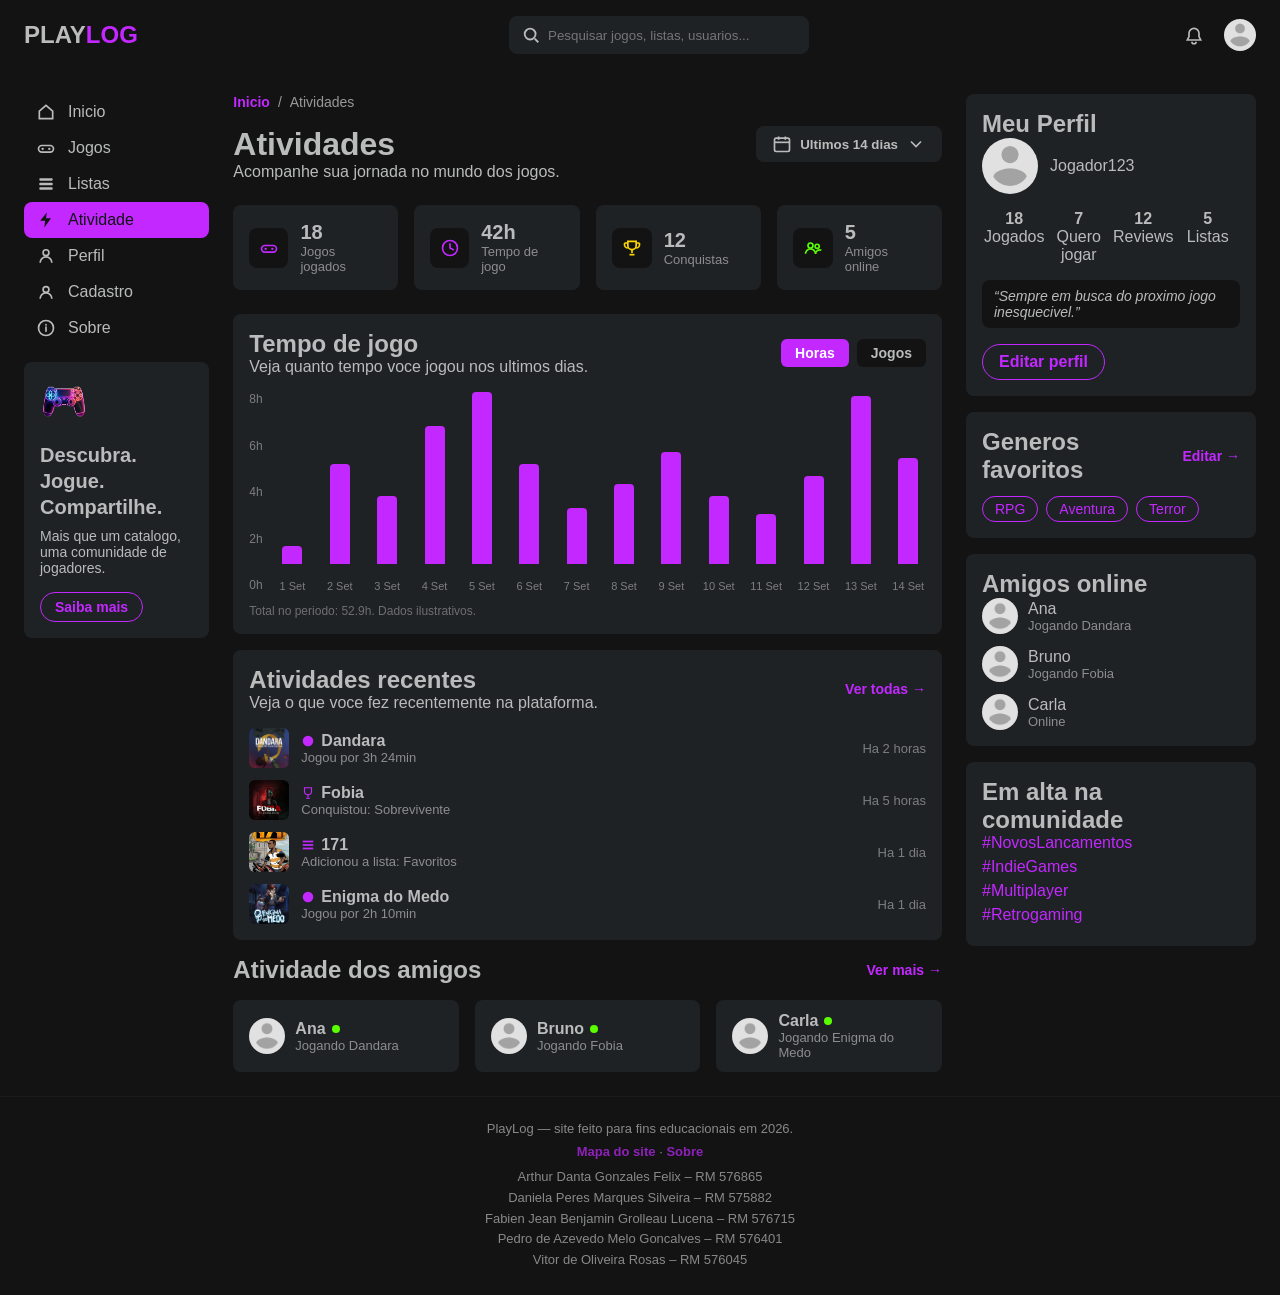
==== atividade.html @ e75af56d "Fase 2: Removido abas que ainda nao tinham sido desenvolvidas" ====
<!DOCTYPE html>
<html lang="pt-br">
<head>
  <meta charset="UTF-8">
  <meta name="viewport" content="width=device-width, initial-scale=1.0">
  <title>PlayLog - Atividades</title>
  <link rel="stylesheet" href="bootstrap.min.css">
  <link rel="stylesheet" href="style.css">
</head>
<body class="app-shell">

  <header class="topbar navbar navbar-dark">
    <button class="navbar-toggler d-lg-none" type="button" data-bs-toggle="offcanvas" data-bs-target="#menuLateral" aria-controls="menuLateral" aria-label="Abrir menu de navegacao">
      <span class="navbar-toggler-icon"></span>
    </button>

    <a href="index.html" class="brand">
      <span class="brand-name">Play<span class="brand-accent">Log</span></span>
    </a>

    <form class="search-box" id="buscaTopo" role="search">
      <svg viewBox="0 0 20 20" class="icon" aria-hidden="true"><circle cx="9" cy="9" r="6" fill="none" stroke="currentColor" stroke-width="2"/><line x1="14" y1="14" x2="18" y2="18" stroke="currentColor" stroke-width="2"/></svg>
      <label for="campoBuscaTopo" class="visually-hidden">Pesquisar jogos</label>
      <input type="search" id="campoBuscaTopo" placeholder="Pesquisar jogos, listas, usuarios...">
    </form>

    <div class="topbar-icons">
      <div class="dropdown">
        <button type="button" class="icon-button" data-bs-toggle="dropdown" aria-expanded="false" aria-label="Notificacoes">
          <svg viewBox="0 0 24 24" class="icon" aria-hidden="true"><path d="M12 4 a6 6 0 0 1 6 6 v4 l2 4 H4 l2 -4 v-4 a6 6 0 0 1 6 -6 Z" fill="none" stroke="currentColor" stroke-width="2"/><path d="M9.5 20 a2.5 2.5 0 0 0 5 0" fill="none" stroke="currentColor" stroke-width="2"/></svg>
        </button>
        <ul class="dropdown-menu dropdown-menu-end dropdown-menu-playlog">
          <li><h6 class="dropdown-header">Notificacoes</h6></li>
          <li><span class="dropdown-item-text">Ana avaliou Dandara.</span></li>
          <li><span class="dropdown-item-text">Bruno avaliou Fobia.</span></li>
          <li><hr class="dropdown-divider"></li>
          <li><a class="dropdown-item" href="atividade.html">Ver atividade</a></li>
        </ul>
      </div>
      <a href="perfil.html" class="topbar-avatar-link" aria-label="Meu perfil"><img src="assets/avatar_placeholder.png" alt="Avatar de Jogador123" class="topbar-avatar"></a>
    </div>
  </header>

  <div class="app-body container-fluid">
    <div class="row g-3">

    <div class="col-lg-3 col-xl-2 sidebar-col">
    <aside class="sidebar-left offcanvas-lg offcanvas-start" tabindex="-1" id="menuLateral" aria-labelledby="menuLateralTitulo">
      <div class="offcanvas-header d-lg-none">
        <h2 class="offcanvas-title" id="menuLateralTitulo">Menu</h2>
        <button type="button" class="btn-close btn-close-white" data-bs-dismiss="offcanvas" data-bs-target="#menuLateral" aria-label="Fechar menu"></button>
      </div>
      <div class="offcanvas-body">
      <nav aria-label="Menu lateral">
        <ul>
          <li><a href="index.html">
            <svg viewBox="0 0 24 24" class="icon" aria-hidden="true"><path d="M4 11 L12 4 L20 11 V20 H4 Z" fill="none" stroke="currentColor" stroke-width="2"/></svg>
            Inicio
          </a></li>
          <li><a href="jogos.html">
            <svg viewBox="0 0 24 24" class="icon" aria-hidden="true"><rect x="3" y="9" width="18" height="8" rx="4" fill="none" stroke="currentColor" stroke-width="2"/><circle cx="8" cy="13" r="1.4" fill="currentColor"/><circle cx="16" cy="13" r="1.4" fill="currentColor"/></svg>
            Jogos
          </a></li>
          <li><a href="listas.html">
            <svg viewBox="0 0 24 24" class="icon" aria-hidden="true"><rect x="4" y="5" width="16" height="3" rx="1" fill="currentColor"/><rect x="4" y="10.5" width="16" height="3" rx="1" fill="currentColor"/><rect x="4" y="16" width="16" height="3" rx="1" fill="currentColor"/></svg>
            Listas
          </a></li>
          <li><a href="atividade.html" class="active" aria-current="page">
            <svg viewBox="0 0 24 24" class="icon" aria-hidden="true"><path d="M13 3 L5 13 h6 l-1 8 8 -11 h-6 Z" fill="currentColor"/></svg>
            Atividade
          </a></li>
          <li><a href="perfil.html">
            <svg viewBox="0 0 24 24" class="icon" aria-hidden="true"><circle cx="12" cy="8" r="3.5" fill="none" stroke="currentColor" stroke-width="2"/><path d="M5 20 a7 7 0 0 1 14 0" fill="none" stroke="currentColor" stroke-width="2"/></svg>
            Perfil
          </a></li>
          <li><a href="cadastro.html">
            <svg viewBox="0 0 24 24" class="icon" aria-hidden="true"><circle cx="12" cy="9" r="3.5" fill="none" stroke="currentColor" stroke-width="2"/><path d="M5 20 a7 7 0 0 1 14 0" fill="none" stroke="currentColor" stroke-width="2"/></svg>
            Cadastro
          </a></li>
          <li><a href="sobre.html">
            <svg viewBox="0 0 24 24" class="icon" aria-hidden="true"><circle cx="12" cy="12" r="9" fill="none" stroke="currentColor" stroke-width="2"/><path d="M12 11 v5 M12 8 v0.5" fill="none" stroke="currentColor" stroke-width="2" stroke-linecap="round"/></svg>
            Sobre
          </a></li>
        </ul>
      </nav>
      <div class="side-promo">
        <img src="assets/controller.png" alt="" class="side-promo-image">
        <h2>Descubra. Jogue. Compartilhe.</h2>
        <p>Mais que um catalogo, uma comunidade de jogadores.</p>
        <a href="cadastro.html" class="cta-button">Saiba mais</a>
      </div>
      </div>
    </aside>
    </div>

    <main class="feed col-12 col-lg-9 col-xl-7" id="conteudo">
      <nav aria-label="Voce esta em"><ol class="breadcrumb">
        <li class="breadcrumb-item"><a href="index.html">Inicio</a></li>
        <li class="breadcrumb-item active" aria-current="page">Atividades</li>
      </ol></nav>


      <section class="page-header">
        <div>
          <h1>Atividades</h1>
          <p>Acompanhe sua jornada no mundo dos jogos.</p>
        </div>
        <div class="dropdown">
          <button type="button" class="dropdown-button" data-bs-toggle="dropdown" aria-expanded="false">
            <svg viewBox="0 0 24 24" class="icon" aria-hidden="true"><rect x="3" y="5" width="18" height="16" rx="2" fill="none" stroke="currentColor" stroke-width="2"/><line x1="3" y1="10" x2="21" y2="10" stroke="currentColor" stroke-width="2"/><line x1="8" y1="3" x2="8" y2="7" stroke="currentColor" stroke-width="2"/><line x1="16" y1="3" x2="16" y2="7" stroke="currentColor" stroke-width="2"/></svg>
            <span id="rotuloPeriodo">Ultimos 14 dias</span>
            <svg viewBox="0 0 24 24" class="icon" aria-hidden="true"><path d="M6 9 l6 6 6 -6" fill="none" stroke="currentColor" stroke-width="2"/></svg>
          </button>
          <ul class="dropdown-menu dropdown-menu-end dropdown-menu-playlog">
            <li><button type="button" class="dropdown-item" data-periodo="7">Ultimos 7 dias</button></li>
            <li><button type="button" class="dropdown-item active" data-periodo="14">Ultimos 14 dias</button></li>
            <li><button type="button" class="dropdown-item" data-periodo="30">Ultimos 30 dias</button></li>
          </ul>
        </div>
      </section>

      <section class="stat-cards" aria-label="Resumo de atividade">
        <div class="stat-card">
          <span class="stat-icon">
            <svg viewBox="0 0 24 24" class="icon" aria-hidden="true"><rect x="3" y="9" width="18" height="8" rx="4" fill="none" stroke="currentColor" stroke-width="2"/><circle cx="8" cy="13" r="1.4" fill="currentColor"/><circle cx="16" cy="13" r="1.4" fill="currentColor"/></svg>
          </span>
          <span>
            <strong class="stat-value" data-stat="jogados">18</strong>
            <span class="stat-label">Jogos jogados</span>
          </span>
        </div>
        <div class="stat-card">
          <span class="stat-icon">
            <svg viewBox="0 0 24 24" class="icon" aria-hidden="true"><circle cx="12" cy="12" r="9" fill="none" stroke="currentColor" stroke-width="2"/><path d="M12 7 v5 l4 2" fill="none" stroke="currentColor" stroke-width="2" stroke-linecap="round"/></svg>
          </span>
          <span>
            <strong class="stat-value">42h</strong>
            <span class="stat-label">Tempo de jogo</span>
          </span>
        </div>
        <div class="stat-card">
          <span class="stat-icon">
            <svg viewBox="0 0 24 24" class="icon" aria-hidden="true"><path d="M7 4 h10 v5 a5 5 0 0 1 -10 0 Z" fill="none" stroke="currentColor" stroke-width="2"/><path d="M7 6 H4 a1 1 0 0 0 -1 1 v1 a4 4 0 0 0 4 4" fill="none" stroke="currentColor" stroke-width="2"/><path d="M17 6 h3 a1 1 0 0 1 1 1 v1 a4 4 0 0 1 -4 4" fill="none" stroke="currentColor" stroke-width="2"/><line x1="12" y1="14" x2="12" y2="18" stroke="currentColor" stroke-width="2"/><line x1="9" y1="20" x2="15" y2="20" stroke="currentColor" stroke-width="2"/></svg>
          </span>
          <span>
            <strong class="stat-value">12</strong>
            <span class="stat-label">Conquistas</span>
          </span>
        </div>
        <div class="stat-card">
          <span class="stat-icon">
            <svg viewBox="0 0 24 24" class="icon" aria-hidden="true"><circle cx="9" cy="9" r="3" fill="none" stroke="currentColor" stroke-width="2"/><path d="M3 19 a6 6 0 0 1 12 0" fill="none" stroke="currentColor" stroke-width="2"/><circle cx="17" cy="10" r="2.5" fill="none" stroke="currentColor" stroke-width="2"/><path d="M15 19 a5 5 0 0 1 7 -4.3" fill="none" stroke="currentColor" stroke-width="2"/></svg>
          </span>
          <span>
            <strong class="stat-value">5</strong>
            <span class="stat-label">Amigos online</span>
          </span>
        </div>
      </section>

      <section class="panel chart-panel" aria-labelledby="chart-title">
        <div class="chart-header">
          <div>
            <h2 id="chart-title">Tempo de jogo</h2>
            <p>Veja quanto tempo voce jogou nos ultimos dias.</p>
          </div>
          <div class="chart-toggle">
            <button type="button" class="chart-toggle-btn active" data-metrica="horas" aria-pressed="true">Horas</button>
            <button type="button" class="chart-toggle-btn" data-metrica="jogos" aria-pressed="false">Jogos</button>
          </div>
        </div>

        <div class="bar-chart">
          <div class="bar-chart-axis" id="graficoEixo" aria-hidden="true"></div>
          <div class="bar-chart-plot" id="graficoPlot" role="img" aria-label="Grafico de barras com o tempo de jogo por dia"></div>
        </div>
        <p class="chart-caption" id="legendaGrafico" aria-live="polite">Dados ilustrativos.</p>
      </section>

      <section class="panel recent-panel" aria-labelledby="recent-title">
        <div class="section-header-row">
          <div>
            <h2 id="recent-title">Atividades recentes</h2>
            <p>Veja o que voce fez recentemente na plataforma.</p>
          </div>
          <a href="#" class="panel-edit-link" data-soon>Ver todas &#8594;</a>
        </div>

        <ul class="recent-list">
          <li class="recent-item">
            <img src="assets/dandara_cover.jpeg" alt="Capa do jogo Dandara" class="recent-thumb">
            <div class="recent-main">
              <p class="recent-title">
                <svg viewBox="0 0 16 16" class="dot-icon" aria-hidden="true"><circle cx="8" cy="8" r="6" fill="var(--color-purple)"/></svg>
                Dandara
              </p>
              <p class="recent-desc">Jogou por 3h 24min</p>
            </div>
            <span class="recent-time">Ha 2 horas</span>
          </li>
          <li class="recent-item">
            <img src="assets/fobia_cover.jpg" alt="Capa do jogo Fobia" class="recent-thumb">
            <div class="recent-main">
              <p class="recent-title">
                <svg viewBox="0 0 16 16" class="dot-icon" aria-hidden="true"><path d="M4 2 h8 v4 a4 4 0 0 1 -8 0 Z" fill="none" stroke="var(--color-purple)" stroke-width="1.3"/><line x1="8" y1="10" x2="8" y2="13" stroke="var(--color-purple)" stroke-width="1.3"/><line x1="6" y1="14" x2="10" y2="14" stroke="var(--color-purple)" stroke-width="1.3"/></svg>
                Fobia
              </p>
              <p class="recent-desc">Conquistou: Sobrevivente</p>
            </div>
            <span class="recent-time">Ha 5 horas</span>
          </li>
          <li class="recent-item">
            <img src="assets/171_cover.jpg" alt="Capa do jogo 171" class="recent-thumb">
            <div class="recent-main">
              <p class="recent-title">
                <svg viewBox="0 0 16 16" class="dot-icon" aria-hidden="true"><rect x="2" y="3" width="12" height="2" fill="var(--color-purple)"/><rect x="2" y="7" width="12" height="2" fill="var(--color-purple)"/><rect x="2" y="11" width="12" height="2" fill="var(--color-purple)"/></svg>
                171
              </p>
              <p class="recent-desc">Adicionou a lista: Favoritos</p>
            </div>
            <span class="recent-time">Ha 1 dia</span>
          </li>
          <li class="recent-item">
            <img src="assets/enigma_do_medo_cover.jpg" alt="Capa do jogo Enigma do Medo" class="recent-thumb">
            <div class="recent-main">
              <p class="recent-title">
                <svg viewBox="0 0 16 16" class="dot-icon" aria-hidden="true"><circle cx="8" cy="8" r="6" fill="var(--color-purple)"/></svg>
                Enigma do Medo
              </p>
              <p class="recent-desc">Jogou por 2h 10min</p>
            </div>
            <span class="recent-time">Ha 1 dia</span>
          </li>
        </ul>
      </section>

      <section class="friends-activity" aria-labelledby="friends-activity-title">
        <div class="section-header-row">
          <h2 id="friends-activity-title">Atividade dos amigos</h2>
          <a href="#" class="panel-edit-link" data-soon>Ver mais &#8594;</a>
        </div>
        <div class="friends-activity-row">
          <div class="friends-activity-card">
            <img src="assets/avatar_placeholder.png" alt="" class="friend-avatar">
            <div>
              <span class="friend-name">Ana <span class="status-dot" aria-hidden="true"></span></span>
              <span class="friend-status">Jogando Dandara</span>
            </div>
          </div>
          <div class="friends-activity-card">
            <img src="assets/avatar_placeholder.png" alt="" class="friend-avatar">
            <div>
              <span class="friend-name">Bruno <span class="status-dot" aria-hidden="true"></span></span>
              <span class="friend-status">Jogando Fobia</span>
            </div>
          </div>
          <div class="friends-activity-card">
            <img src="assets/avatar_placeholder.png" alt="" class="friend-avatar">
            <div>
              <span class="friend-name">Carla <span class="status-dot" aria-hidden="true"></span></span>
              <span class="friend-status">Jogando Enigma do Medo</span>
            </div>
          </div>
        </div>
      </section>

    </main>

    <aside class="sidebar-right col-12 col-xl-3" aria-label="Perfil e comunidade">

      <div class="panel profile-card">
        <h2>Meu Perfil</h2>
        <div class="profile-head">
          <img src="assets/avatar_placeholder.png" alt="Avatar de Jogador123" class="profile-avatar">
          <span class="profile-name" data-usuario>Jogador123</span>
        </div>
        <div class="profile-stats">
          <div><strong data-stat="jogados">18</strong><span>Jogados</span></div>
          <div><strong data-stat="queroJogar">7</strong><span>Quero jogar</span></div>
          <div><strong data-stat="reviews">12</strong><span>Reviews</span></div>
          <div><strong data-stat="listas">5</strong><span>Listas</span></div>
        </div>
        <p class="profile-quote">&ldquo;Sempre em busca do proximo jogo inesquecivel.&rdquo;</p>
        <a href="cadastro.html" class="cta-button">Editar perfil</a>
      </div>

      <div class="panel">
        <div class="panel-title-row">
          <h2>Generos favoritos</h2>
          <a href="cadastro.html" class="panel-edit-link">Editar</a>
        </div>
        <ul class="tag-list">
          <li>RPG</li>
          <li>Aventura</li>
          <li>Terror</li>
        </ul>
      </div>

      <div class="panel">
        <h2>Amigos online</h2>
        <ul class="friend-list">
          <li>
            <img src="assets/avatar_placeholder.png" alt="" class="friend-avatar">
            <div>
              <span class="friend-name">Ana</span>
              <span class="friend-status">Jogando Dandara</span>
            </div>
          </li>
          <li>
            <img src="assets/avatar_placeholder.png" alt="" class="friend-avatar">
            <div>
              <span class="friend-name">Bruno</span>
              <span class="friend-status">Jogando Fobia</span>
            </div>
          </li>
          <li>
            <img src="assets/avatar_placeholder.png" alt="" class="friend-avatar">
            <div>
              <span class="friend-name">Carla</span>
              <span class="friend-status">Online</span>
            </div>
          </li>
        </ul>
      </div>

      <div class="panel">
        <h2>Em alta na comunidade</h2>
        <ul class="hashtag-list">
          <li>#NovosLancamentos</li>
          <li>#IndieGames</li>
          <li>#Multiplayer</li>
          <li>#Retrogaming</li>
        </ul>
      </div>

    </aside>

  </div>
  </div>

  <footer class="site-footer">
    <p>PlayLog &mdash; site feito para fins educacionais em 2026.</p>

    <p class="footer-links"><a href="mapa.html">Mapa do site</a> &middot; <a href="sobre.html">Sobre</a></p>

    <p class="creditos">
      Arthur Danta Gonzales Felix &ndash; RM 576865<br>
      Daniela Peres Marques Silveira &ndash; RM 575882<br>
      Fabien Jean Benjamin Grolleau Lucena &ndash; RM 576715<br>
      Pedro de Azevedo Melo Goncalves &ndash; RM 576401<br>
      Vitor de Oliveira Rosas &ndash; RM 576045
    </p>
  </footer>

  <script src="bootstrap.bundle.min.js"></script>
  <script src="dados.js"></script>
  <script src="script.js"></script>
</body>
</html>
---- style.css ----
* {
  margin: 0;
  padding: 0;
  box-sizing: border-box;
}
:root {
  --roxo: #C228FF;
  --verde: #59FF00;
  --fundo: #131314;
  --fundo-painel: #1F2225;
  --texto: #BABBBB;
  /* aliases para os nomes usados nos SVGs inline do HTML */ 
  --color-purple: var(--roxo);
  --color-panel: var(--fundo-painel);
  --color-ink: var(--fundo);
}
body {
  background-color: var(--fundo);
  color: var(--texto);
  font-family: Arial, sans-serif;
}
.icon {
  width: 20px;
  height: 20px;
}
.topbar {
  display: flex;
  align-items: center;
  justify-content: space-between;
  gap: 24px;
  padding: 16px 24px;
  background-color: var(--fundo);
}
.topbar-avatar {
  width: 32px;
  height: 32px;
  border-radius: 50%;
  object-fit: cover;
}
.top-nav ul {
  display: flex;
  gap: 20px;
  list-style: none;
}
.app-body {
  display: flex;
  gap: 24px;
  padding: 24px;
}

.sidebar-left {
  width: 220px;
}

.sidebar-right {
  width: 280px;
}

.feed {
  flex: 1;
}
.game-grid {
  display: grid;
  grid-template-columns: repeat(4, 1fr);
  gap: 16px;
}

.game-card img {
  width: 100%;
  aspect-ratio: 3 / 4;
  object-fit: cover;
  border-radius: 8px;
}
.activity-list {
  list-style: none;
  display: flex;
  flex-direction: row;
  flex-wrap: wrap;
  gap: 16px;
}

.activity-card {
  display: flex;
  flex-direction: column;
  flex: 1;
  min-width: 260px;
  gap: 16px;
  background-color: var(--fundo-painel);
  padding: 16px;
  border-radius: 8px;
}

.activity-avatar {
  width: 32px;
  height: 32px;
  border-radius: 50%;
  object-fit: cover;
}
.activity-cover {
  width: 120px;
  height: 120px;
  object-fit: cover;
  border-radius: 8px;
}
.side-promo,
.panel {
  background-color: var(--fundo-painel);
  padding: 16px;
  border-radius: 8px;
  margin-bottom: 16px;
}
.side-promo-image {
  width: 48px;
  height: 48px;
  object-fit: contain;
  margin-bottom: 12px;
}
a {
  color: inherit;
  text-decoration: none;
}
.side-promo h2 {
  font-size: 20px;
  line-height: 1.3;
  margin-bottom: 8px;
}
.side-promo p {
  font-size: 14px;
  margin-bottom: 16px;
}
.side-promo .cta-button {
  padding: 6px 14px;
  font-size: 14px;
}
.sidebar-left nav ul {
  list-style: none;
}
.top-nav .active {
  color: var(--roxo);
  font-weight: 600;
}
.sidebar-left nav a {
  display: flex;
  align-items: center;
  gap: 12px;
  padding: 8px 12px;
  border-radius: 8px;
}
.sidebar-left .active {
  background-color: var(--roxo);
  color: var(--fundo);
}
.cta-button {
  display: inline-block;
  border: 1px solid var(--roxo);
  background-color: transparent;
  color: var(--roxo);
  padding: 8px 16px;
  border-radius: 20px;
  font-weight: 600;
}
.cta-solid {
  background-color: var(--verde);
  color: var(--fundo);
  border: none;
}

.welcome-banner {
  background: linear-gradient(135deg, var(--roxo), var(--fundo));
  padding: 24px;
  border-radius: 8px;
  margin-bottom: 24px;
}
button {
  border: none;
  background: none;
  cursor: pointer;
  color: inherit;
}
.brand-name {
  font-size: 24px;
  font-weight: 700;
  text-transform: uppercase;
}
.brand-accent {
  color: var(--roxo);
}
.profile-avatar {
  width: 56px;
  height: 56px;
  border-radius: 50%;
  object-fit: cover;
}
.profile-head {
  display: flex;
  align-items: center;
  gap: 12px;
  margin-bottom: 16px;
}
.profile-stats {
  display: flex;
  justify-content: space-between;
  text-align: center;
  margin-bottom: 16px;
}
.profile-stats div {
  display: flex;
  flex-direction: column;
  flex: 1;
}
.panel-title-row {
  display: flex;
  justify-content: space-between;
  align-items: center;
  margin-bottom: 12px;
}
.tag-list {
  list-style: none;
  display: flex;
  flex-wrap: wrap;
  gap: 8px;
}
.tag-list li {
  border: 1px solid var(--roxo);
  color: var(--roxo);
  padding: 4px 12px;
  border-radius: 20px;
  font-size: 14px;
}
.friend-list {
  list-style: none;
  display: flex;
  flex-direction: column;
  gap: 12px;
}
.friend-list li {
  display: flex;
  align-items: center;
  gap: 10px;
}
.friend-avatar {
  width: 36px;
  height: 36px;
  border-radius: 50%;
  object-fit: cover;
}
.friend-status {
  display: block;
  font-size: 13px;
  opacity: 0.7;
}
.hashtag-list {
  list-style: none;
}

.hashtag-list li {
  color: var(--roxo);
  margin-bottom: 6px;
}
.profile-quote {
  background-color: var(--fundo);
  padding: 8px 12px;
  border-radius: 8px;
  font-size: 14px;
  font-style: italic;
  margin-bottom: 16px;
}
.topbar-icons {
  display: flex;
  align-items: center;
  gap: 16px;
}
.panel-edit-link {
  color: var(--roxo);
  font-weight: 600;
  font-size: 14px;
  white-space: nowrap;
}
.panel-title-row .panel-edit-link::after {
  content: " →";
}
.catalog-header {
  margin-bottom: 24px;
}
.catalog-header h1 {
  margin-bottom: 16px;
}
.catalog-toolbar {
  display: flex;
  align-items: center;
  gap: 16px;
  margin-bottom: 16px;
}
.search-box-wide {
  flex: 1;
}
.search-box {
  display: flex;
  align-items: center;
  gap: 8px;
  background-color: var(--fundo-painel);
  border: 1px solid var(--fundo-painel);
  border-radius: 8px;
  padding: 8px 12px;
}

.search-box input {
  background: none;
  border: none;
  outline: none;
  color: var(--texto);
  width: 100%;
  font-family: inherit;
}
.filter-button {
  display: flex;
  align-items: center;
  gap: 8px;
  border: 1px solid var(--fundo-painel);
  background-color: var(--fundo-painel);
  color: var(--texto);
  padding: 8px 16px;
  border-radius: 8px;
  font-weight: 600;
  white-space: nowrap;
}
.genre-tabs {
  display: flex;
  flex-wrap: wrap;
  gap: 8px;
}

.genre-tab {
  border: none;
  background-color: transparent;
  color: var(--texto);
  padding: 6px 16px;
  border-radius: 20px;
  font-weight: 600;
  font-size: 14px;
}
.genre-tab.active {
  background-color: var(--roxo);
  color: white;
}
.catalog-grid {
  display: grid;
  grid-template-columns: repeat(4, 1fr);
  gap: 24px 16px;
}
.game-tags {
  display: flex;
  flex-wrap: wrap;
  gap: 6px;
  margin-top: 8px;
}
.game-tags span {
  background-color: var(--fundo-painel);
  color: var(--texto);
  padding: 2px 10px;
  border-radius: 12px;
  font-size: 12px;
}
.page-header {
  display: flex;
  justify-content: space-between;
  align-items: flex-start;
  margin-bottom: 24px;
}
.dropdown-button {
  display: flex;
  align-items: center;
  gap: 8px;
  background-color: var(--fundo-painel);
  border: none;
  color: var(--texto);
  padding: 8px 16px;
  border-radius: 8px;
  font-weight: 600;
  white-space: nowrap;
}
.stat-cards {
  display: grid;
  grid-template-columns: repeat(4, 1fr);
  gap: 16px;
  margin-bottom: 24px;
}

.stat-card {
  display: flex;
  align-items: center;
  gap: 12px;
  background-color: var(--fundo-painel);
  padding: 16px;
  border-radius: 8px;
}
.stat-icon {
  display: flex;
  align-items: center;
  justify-content: center;
  width: 40px;
  height: 40px;
  background-color: var(--fundo);
  border-radius: 8px;
  color: var(--roxo);
}
.stat-cards .stat-card:nth-child(3) .stat-icon {
  color: gold;
}
.stat-cards .stat-card:nth-child(4) .stat-icon {
  color: var(--verde);
}
.stat-value {
  display: block;
  font-size: 20px;
  font-weight: 700;
}
.stat-label {
  display: block;
  font-size: 13px;
  color: var(--texto);
  opacity: 0.7;
}
.chart-header {
  display: flex;
  justify-content: space-between;
  align-items: center;
  margin-bottom: 16px;
}
.chart-toggle {
  display: flex;
  gap: 8px;
}
.chart-toggle-btn {
  border: none;
  background-color: var(--fundo);
  color: var(--texto);
  padding: 6px 14px;
  border-radius: 6px;
  font-weight: 600;
  font-size: 14px;
}
.chart-toggle-btn.active {
  background-color: var(--roxo);
  color: white;
}
.bar-chart {
  display: flex;
  gap: 12px;
}
.bar-chart-axis {
  display: flex;
  flex-direction: column;
  justify-content: space-between;
  height: 200px;
  font-size: 12px;
  opacity: 0.6;
}
.bar-chart-plot {
  display: flex;
  align-items: flex-end;
  gap: 12px;
  flex: 1;
  height: 200px;
}
.bar-chart-col {
  display: flex;
  flex-direction: column;
  align-items: center;
  justify-content: flex-end;
  height: 100%;
  flex: 1;
}
.bar {
  width: 100%;
  max-width: 20px;
  background-color: var(--roxo);
  border-radius: 4px 4px 0 0;
}
.bar-chart-day {
  margin-top: 16px;
  font-size: 11px;
  opacity: 0.6;
  white-space: nowrap;
}
.chart-caption {
  margin-top: 12px;
  font-size: 12px;
  opacity: 0.5;
}
.section-header-row {
  display: flex;
  justify-content: space-between;
  align-items: center;
  margin-bottom: 16px;
}
.recent-list {
  list-style: none;
  display: flex;
  flex-direction: column;
  gap: 12px;
}
.recent-item {
  display: flex;
  align-items: center;
  gap: 12px;
}
.recent-thumb {
  width: 40px;
  height: 40px;
  object-fit: cover;
  border-radius: 6px;
}
.recent-main {
  flex: 1;
}
.recent-title {
  display: flex;
  align-items: center;
  gap: 6px;
  font-weight: 600;
}
.dot-icon {
  width: 14px;
  height: 14px;
}
.recent-desc {
  font-size: 13px;
  opacity: 0.7;
}
.recent-time {
  font-size: 13px;
  opacity: 0.6;
  white-space: nowrap;
}
.friends-activity-row {
  display: flex;
  gap: 16px;
}
.friends-activity-card {
  display: flex;
  align-items: center;
  gap: 10px;
  background-color: var(--fundo-painel);
  padding: 12px 16px;
  border-radius: 8px;
  flex: 1;
}
.friends-activity-card .friend-name {
  display: flex;
  align-items: center;
  gap: 6px;
  font-weight: 600;
}
.status-dot {
  width: 8px;
  height: 8px;
  border-radius: 50%;
  background-color: var(--verde);
  display: inline-block;
}
@media (max-width: 768px) {
  .app-body {
    flex-direction: column;
  }
  .profile-tabs {
    overflow-x: auto;
  }
  .bar-chart-plot {
    overflow-x: auto;
  }
  .bar-chart-col {
    flex: 0 0 30px;
  }
  .sidebar-left,
  .sidebar-right {
    width: 100%;
  
  }
  .game-grid,
  .catalog-grid,
  .stat-cards {
    grid-template-columns: repeat(2, 1fr);
  }
  .friends-activity-row {
    flex-direction: column;
  }
  .topbar {
    flex-wrap: wrap;
  }
  .search-box {
    width: 100%;
  }
}
.success-page {
  display: flex;
  flex-direction: column;
  align-items: center;
  justify-content: center;
  min-height: calc(100vh - 70px);
  text-align: center;
  gap: 12px;
}

.success-page h1 {
  color: var(--verde);
  font-size: 32px;
}

.success-page p {
  color: var(--texto);
  font-size: 16px;
}

.success-page a {
  margin-top: 12px;
  display: inline-block;
  background-color: var(--roxo);
  color: white;
  padding: 10px 20px;
  border-radius: 20px;
  font-weight: 600;
}
.auth-shell {
  min-height: 100vh;
}
.auth-main {
  position: relative;
  min-height: calc(100vh - 70px);
  display: flex;
  align-items: center;
  justify-content: center;
  overflow: hidden;
  padding: 16px;
}
.auth-backdrop {
  position: absolute;
  inset: 0;
  z-index: 0;
  background-color: var(--roxo);
}
.cover-collage {
  display: grid;
  grid-template-columns: repeat(8, 1fr);
  grid-template-rows: repeat(4, 1fr);
  height: 100%;
}
.cover-collage img {
  width: 100%;
  height: 100%;
  object-fit: cover;
  opacity: 0.8;
  mix-blend-mode: multiply;
}
.auth-card {
  position: relative;
  z-index: 1;
  background-color: var(--fundo-painel);
  padding: 32px;
  border-radius: 12px;
  width: 100%;
  max-width: 420px;
  text-align: center;
}
.auth-card h1 {
  font-size: 28px;
  margin-bottom: 8px;
}
.auth-subtitle {
  font-size: 14px;
  margin-bottom: 24px;
}
.auth-form {
  text-align: left;
}
.form-field {
  margin-bottom: 16px;
}
.form-field label {
  display: block;
  margin-bottom: 6px;
  font-size: 14px;
}
.form-field input {
  width: 100%;
  padding: 10px 12px;
  border-radius: 12px;
  border: none;
  background-color: var(--texto);
  color: var(--fundo);
}
.checkbox-row {
  display: flex;
  align-items: flex-start;
  gap: 8px;
  font-size: 13px;
  margin-bottom: 20px;
}
.checkbox-row a {
  color: var(--roxo);
  font-weight: 600;
}
.auth-submit {
  width: 100%;
  background-color: var(--roxo);
  color: white;
  padding: 12px;
  border-radius: 20px;
  font-weight: 700;
  font-size: 16px;
}
.auth-divider {
  position: relative;
  text-align: center;
  border-top: 1px solid var(--fundo);
  margin: 24px 0 16px;
}
.auth-divider span {
  position: relative;
  top: -10px;
  background-color: var(--fundo-painel);
  padding: 0 10px;
  font-size: 13px;
}
.auth-social-row {
  display: flex;
  justify-content: center;
  gap: 16px;
  margin-bottom: 20px;
}
.social-button {
  width: 44px;
  height: 44px;
  border-radius: 50%;
  background-color: white;
  display: flex;
  align-items: center;
  justify-content: center;
}
.social-button img {
  width: 22px;
  height: 22px;
}
.auth-footer-link {
  font-size: 14px;
}
.auth-footer-link a {
  color: var(--roxo);
  font-weight: 600;
}
.checkbox-row input[type="checkbox"] {
  accent-color: var(--roxo);
}
.profile-header {
  display: flex;
  gap: 24px;
  align-items: flex-start;
}
.profile-photo-wrap {
  position: relative;
  flex-shrink: 0;
}
.profile-photo {
  width: 140px;
  height: 140px;
  object-fit: cover;
  border-radius: 12px;
}
.profile-photo-edit {
  position: absolute;
  bottom: -6px;
  right: -6px;
  background-color: var(--roxo);
  color: white;
  width: 28px;
  height: 28px;
  border-radius: 50%;
  display: flex;
  align-items: center;
  justify-content: center;
}
.profile-header-info {
  flex: 1;
}
.profile-header-top {
  display: flex;
  justify-content: space-between;
  align-items: flex-start;
  margin-bottom: 16px;
}
.profile-handle {
  opacity: 0.7;
  margin-bottom: 4px;
}
.profile-quote-inline {
  font-style: italic;
  font-size: 14px;
}
.profile-stat-bar {
  display: flex;
  align-items: center;
  justify-content: space-around;
  background-color: var(--fundo);
  border-radius: 8px;
  padding: 16px;
}
.profile-stat-item {
  display: flex;
  flex-direction: column;
  align-items: center;
  text-align: center;
}
.profile-stat-item strong {
  font-size: 20px;
}
.profile-stat-item span {
  font-size: 13px;
  opacity: 0.7;
}
.stat-divider {
  width: 1px;
  height: 32px;
  background-color: var(--texto);
  opacity: 0.2;
}
.profile-tabs {
  display: flex;
  gap: 24px;
  border-bottom: 1px solid var(--fundo-painel);
  margin-bottom: 24px;
}
.profile-tab {
  padding-bottom: 12px;
  font-weight: 600;
  opacity: 0.7;
  border-bottom: 2px solid transparent;
}
.profile-tab.active {
  color: var(--roxo);
  opacity: 1;
  border-bottom-color: var(--roxo);
}
.favorite-game-card {
  display: flex;
  align-items: center;
  gap: 16px;
  background-color: var(--fundo-painel);
  padding: 16px;
  border-radius: 8px;
  position: relative;
}
.favorite-game-cover {
  width: 80px;
  height: 110px;
  object-fit: cover;
  border-radius: 6px;
  flex-shrink: 0;
}
.favorite-game-info .rating {
  color: gold;
  font-size: 14px;
  margin: 4px 0;
}
.favorite-game-info .favorite-game-quote {
  font-size: 14px;
  font-style: italic;
  opacity: 0.8;
}
.favorite-badge {
  position: absolute;
  top: 16px;
  right: 16px;
  display: flex;
  align-items: center;
  gap: 4px;
  font-size: 13px;
  color: var(--roxo);
}
.favorite-badge .icon {
  width: 16px;
  height: 16px;
}
.recent-games-row {
  display: flex;
  gap: 16px;
}
.recent-game-item {
  width: 120px;
}
.recent-game-item img {
  width: 100%;
  aspect-ratio: 3 / 4;
  object-fit: cover;
  border-radius: 8px;
  margin-bottom: 8px;
}
.recent-game-item h4 {
  font-size: 14px;
  margin-bottom: 2px;
}
.recent-game-item p {
  font-size: 12px;
  opacity: 0.6;
}
.site-footer {
  padding: 24px;
  border-top: 1px solid var(--fundo-painel);
  text-align: center;
  font-size: 13px;
  opacity: 0.7;
}
.site-footer .creditos {
  margin-top: 8px;
  line-height: 1.6;
}
@media (max-width: 768px) {
  /* ...regras que ja existem continuam aqui... */

  .profile-header {
    flex-direction: column;
  }
  .profile-header-top {
    flex-direction: column;
    align-items: flex-start;
    gap: 12px;
  }
  .profile-stat-bar {
    flex-wrap: wrap;
    gap: 16px;
  }
  .stat-divider {
    display: none;
  }
}
.game-meta {
  margin-top: 8px;
}
.game-meta p {
  font-size: 12px;
  opacity: 0.6;
  margin-bottom: 2px;
}
.game-table-section {
  margin-top: 32px;
}
.game-table {
  width: 100%;
  border-collapse: collapse;
  margin-top: 16px;
}
.game-table th,
.game-table td {
  text-align: left;
  padding: 10px 12px;
  border-bottom: 1px solid var(--fundo-painel);
  font-size: 14px;
}
.game-table th {
  color: var(--roxo);
  font-weight: 600;
}
.about-main {
  min-height: calc(100vh - 70px);
  display: flex;
  justify-content: center;
  padding: 48px 24px;
}
.about-content {
  max-width: 700px;
}
.about-content h1 {
  font-size: 32px;
  text-align: center;
  margin-bottom: 32px;
}
.about-content section {
  margin-bottom: 24px;
}
.about-content h2 {
  color: var(--roxo);
  font-size: 18px;
  margin-bottom: 8px;
}
.about-content p {
  line-height: 1.6;
}
.about-tagline {
  text-align: center;
  color: var(--verde);
  font-weight: 700;
  font-size: 18px;
  margin-top: 32px;
}
.my-lists-grid {
  display: grid;
  grid-template-columns: repeat(3, 1fr);
  gap: 16px;
  margin-bottom: 16px;
}
.list-card {
  background-color: var(--fundo-painel);
  padding: 16px;
  border-radius: 8px;
}
.list-card-header {
  display: flex;
  align-items: center;
  gap: 12px;
  margin-bottom: 12px;
}
.list-card-title {
  flex: 1;
}
.list-card-title p {
  font-size: 13px;
  opacity: 0.7;
}
.list-card-menu {
  font-size: 20px;
  color: var(--texto);
}
.list-card-covers {
  display: grid;
  grid-template-columns: repeat(4, 1fr);
  gap: 6px;
}
.list-card-covers img {
  width: 100%;
  aspect-ratio: 1;
  object-fit: cover;
  border-radius: 6px;
}
.new-list-button {
  background-color: var(--roxo);
  color: white;
  padding: 10px 20px;
  border-radius: 20px;
  font-weight: 600;
}
.popular-lists {
  display: flex;
  flex-direction: column;
  gap: 16px;
}
.popular-list {
  display: flex;
  align-items: center;
  gap: 16px;
  background-color: var(--fundo-painel);
  padding: 16px;
  border-radius: 8px;
}
.popular-list-covers {
  display: grid;
  grid-template-columns: repeat(2, 1fr);
  gap: 4px;
  width: 80px;
  flex-shrink: 0;
}
.popular-list-covers img {
  width: 100%;
  aspect-ratio: 1;
  object-fit: cover;
  border-radius: 4px;
}
.popular-list-body {
  flex: 1;
}
.popular-list-body h3 {
  margin-bottom: 6px;
}
.popular-list-author {
  display: flex;
  align-items: center;
  gap: 6px;
  font-size: 13px;
  opacity: 0.8;
  margin-bottom: 6px;
}
.popular-list-author img {
  width: 20px;
  height: 20px;
  border-radius: 50%;
  object-fit: cover;
}
.popular-list-quote {
  font-size: 13px;
  font-style: italic;
  opacity: 0.7;
}
.popular-list-stats {
  display: flex;
  align-items: center;
  gap: 16px;
  font-size: 13px;
  opacity: 0.8;
  flex-shrink: 0;
}
@media (max-width: 700px) {
  .game-table-section {
    overflow-x: auto;
  }
  .game-table {
    min-width: 600px;
  }
}


/* =========================================================
   FASE 2 - Bootstrap 5.2.3 + JavaScript
   Tudo abaixo complementa o CSS da Fase 1 (acima, sem alteracoes).
   ========================================================= */

/* ---------- 1. compatibilidade com o Reboot do Bootstrap ----------
   O Bootstrap redefine margens, titulos e altura de linha.
   Estas regras mantem o visual definido pelo grupo na Fase 1. */
:root {
  --bs-body-bg: var(--fundo);
  --bs-body-color: var(--texto);
  --bs-body-font-family: Arial, sans-serif;
  --bs-link-color: inherit;
  --bs-link-hover-color: inherit;
  --cinza-claro: #E8E9EA;
  --vermelho: #ff6b81;
}
body { line-height: normal; font-size: 16px; }
h1, h2, h3, h4, h5, h6 { font-weight: 700; line-height: normal; margin: 0; }
h1 { font-size: 2em; }
h2 { font-size: 1.5em; }
h3 { font-size: 1.17em; }
h4 { font-size: 1em; }
h5 { font-size: 0.83em; }
h6 { font-size: 0.67em; }
p, ul, ol, dl, blockquote, figure { margin: 0; }
ul, ol { padding: 0; }
img, svg { vertical-align: baseline; }
label { display: inline; }
a:hover { color: inherit; }
button, input, select, textarea { font-size: 13.3333px; }

:focus-visible { outline: 3px solid var(--verde); outline-offset: 2px; }
.visually-hidden-focusable:focus { z-index: 2000; }
[hidden] { display: none !important; }

/* ---------- 2. botoes (btn do Bootstrap com as cores do PlayLog) ---------- */
.cta-button.btn {
  --bs-btn-color: var(--roxo);
  --bs-btn-bg: transparent;
  --bs-btn-border-color: var(--roxo);
  --bs-btn-hover-color: #fff;
  --bs-btn-hover-bg: var(--roxo);
  --bs-btn-hover-border-color: var(--roxo);
  --bs-btn-active-color: #fff;
  --bs-btn-active-bg: #a010d8;
  --bs-btn-active-border-color: #a010d8;
  --bs-btn-focus-shadow-rgb: 194, 40, 255;
  font-size: 16px;
  line-height: normal;
}
.cta-button.cta-solid.btn {
  --bs-btn-color: var(--fundo);
  --bs-btn-bg: var(--verde);
  --bs-btn-border-color: var(--verde);
  --bs-btn-hover-color: var(--fundo);
  --bs-btn-hover-bg: #7dff3a;
  --bs-btn-hover-border-color: #7dff3a;
  --bs-btn-active-color: var(--fundo);
  --bs-btn-active-bg: #46d600;
  --bs-btn-active-border-color: #46d600;
  --bs-btn-focus-shadow-rgb: 89, 255, 0;
}
.new-list-button.btn {
  --bs-btn-color: #fff; --bs-btn-bg: var(--roxo); --bs-btn-border-color: var(--roxo);
  --bs-btn-hover-color: #fff; --bs-btn-hover-bg: #a010d8; --bs-btn-hover-border-color: #a010d8;
  --bs-btn-active-color: #fff; --bs-btn-active-bg: #8a0cbd; --bs-btn-active-border-color: #8a0cbd;
  --bs-btn-focus-shadow-rgb: 194, 40, 255;
  font-size: 16px; line-height: normal;
}
.auth-submit.btn {
  --bs-btn-color: #fff; --bs-btn-bg: var(--roxo); --bs-btn-border-color: var(--roxo);
  --bs-btn-hover-color: #fff; --bs-btn-hover-bg: #a010d8; --bs-btn-hover-border-color: #a010d8;
  --bs-btn-active-color: #fff; --bs-btn-active-bg: #8a0cbd; --bs-btn-active-border-color: #8a0cbd;
  --bs-btn-focus-shadow-rgb: 194, 40, 255;
  line-height: normal;
}
.success-page a.btn {
  --bs-btn-color: #fff; --bs-btn-bg: var(--roxo); --bs-btn-border-color: var(--roxo);
  --bs-btn-hover-color: #fff; --bs-btn-hover-bg: #a010d8; --bs-btn-hover-border-color: #a010d8;
  --bs-btn-active-color: #fff; --bs-btn-active-bg: #8a0cbd; --bs-btn-active-border-color: #8a0cbd;
  font-size: 16px; line-height: normal;
}
.btn-perigo { background: #dc3545; color: #fff; border-radius: 20px; padding: 8px 16px; font-weight: 600; font-size: 16px; }
.btn-perigo:hover { background: #b02a37; color: #fff; }
.detalhes-btn.btn { width: 100%; margin-top: 12px; padding: 6px 12px; font-size: 14px; }
.panel-edit-link:hover, .checkbox-row a:hover, .auth-footer-link a:hover { color: var(--roxo); text-decoration: underline; }
.sidebar-left .active:hover { color: var(--fundo); }

/* ---------- 3. topbar com navbar do Bootstrap ---------- */
.topbar.navbar { flex-wrap: nowrap; padding: 16px 24px; position: sticky; top: 0; z-index: 1030; }
.topbar .navbar-toggler { border-color: rgba(255, 255, 255, 0.25); padding: 6px 10px; }
.topbar .search-box { flex: 0 1 300px; }
.icon-button { display: inline-flex; align-items: center; padding: 4px; border-radius: 50%; }
.icon-button:hover { background-color: var(--fundo-painel); }
.topbar-avatar-link { display: inline-flex; }
.dropdown-menu-playlog {
  --bs-dropdown-bg: var(--fundo-painel);
  --bs-dropdown-color: var(--texto);
  --bs-dropdown-border-color: rgba(255, 255, 255, 0.1);
  --bs-dropdown-link-color: var(--texto);
  --bs-dropdown-link-hover-color: #fff;
  --bs-dropdown-link-hover-bg: rgba(194, 40, 255, 0.2);
  --bs-dropdown-link-active-bg: var(--roxo);
  --bs-dropdown-link-active-color: #fff;
  --bs-dropdown-header-color: var(--texto);
  --bs-dropdown-divider-bg: rgba(255, 255, 255, 0.1);
  --bs-dropdown-font-size: 14px;
  --bs-dropdown-border-radius: 8px;
  min-width: 220px;
}
.dropdown-menu-playlog .dropdown-header { font-size: 12px; text-transform: uppercase; letter-spacing: 0.06em; }
.dropdown-item { background: none; border: 0; }

/* ---------- 4. grade e menu lateral (offcanvas no mobile) ---------- */
.app-body { display: block; }
.app-body > .row { --bs-gutter-x: 24px; --bs-gutter-y: 24px; }
.sidebar-left { --bs-offcanvas-bg: var(--fundo-painel); --bs-offcanvas-color: var(--texto); --bs-offcanvas-width: 280px; }
.app-body > .row > .sidebar-right { width: 100%; }
@media (min-width: 1200px) { .app-body > .row > .sidebar-right { width: 25%; } }
@media (min-width: 992px) { .offcanvas-lg.sidebar-left { width: auto; } }
@media (max-width: 991.98px) { .offcanvas-lg.sidebar-left, .offcanvas.sidebar-left { width: var(--bs-offcanvas-width); max-width: 100%; } }
.sidebar-left .offcanvas-body { display: block; padding: 0; overflow-y: visible; }
.offcanvas.sidebar-left .offcanvas-body, .offcanvas-lg.sidebar-left .offcanvas-body { padding: 16px; }
@media (min-width: 992px) {
  .offcanvas-lg.sidebar-left .offcanvas-body { padding: 0; }
  .offcanvas-lg.sidebar-left { position: sticky; top: 90px; }
}
.sidebar-left .offcanvas-header { border-bottom: 1px solid rgba(255, 255, 255, 0.08); }
.sidebar-left nav ul { padding: 0; }
.sidebar-left .side-promo { margin-top: 16px; }
.soon-badge { margin-left: auto; font-size: 11px; color: var(--roxo); }
.sidebar-left a.soon { opacity: 0.55; }
.sidebar-left a.soon:hover { opacity: 0.8; background-color: var(--fundo-painel); }
.sidebar-left nav a:hover:not(.active) { background-color: rgba(255, 255, 255, 0.06); }
@media (max-width: 991.98px) { .app-body > .row { --bs-gutter-y: 16px; } .sidebar-col { display: contents; } }

/* ---------- 5. breadcrumb ---------- */
.breadcrumb { --bs-breadcrumb-divider-color: var(--texto); --bs-breadcrumb-item-active-color: var(--texto); --bs-breadcrumb-item-padding-x: 8px; font-size: 14px; margin-bottom: 16px; }
.breadcrumb a { color: var(--roxo); font-weight: 600; }
.breadcrumb a:hover { text-decoration: underline; }
.breadcrumb-item.active { opacity: 0.8; }

/* ---------- 6. cards ---------- */
.game-card.card, .list-card.card {
  --bs-card-bg: transparent;
  --bs-card-border-width: 0;
  --bs-card-border-radius: 8px;
  --bs-card-color: var(--texto);
  background-color: transparent;
  height: auto;
}
.list-card.card { --bs-card-bg: var(--fundo-painel); background-color: var(--fundo-painel); }
.game-card[data-detalhes] { cursor: pointer; }
.game-card[data-detalhes] img { transition: transform 0.15s; }
.game-card[data-detalhes]:hover img { transform: translateY(-3px); }
.game-card h3 { font-size: 1.17em; }
.catalog-row { margin-bottom: 8px; }
.catalog-count { font-size: 13px; opacity: 0.7; margin-bottom: 16px; }
.alert-playlog { background-color: var(--fundo-painel); color: var(--texto); border: 1px solid var(--roxo); border-radius: 8px; margin-bottom: 16px; }
.game-card .game-tags { margin-top: 8px; }
.dropdown .list-card-menu { padding: 0 8px; }

/* ---------- 7. abas do perfil (Bootstrap Tab) ---------- */
.profile-tabs.nav { flex-wrap: wrap; }
.profile-tab { font-size: 16px; font-family: inherit; }
.profile-tab:hover { opacity: 1; }
.tab-content > .tab-pane { outline: none; }
.list-group-playlog {
  --bs-list-group-bg: var(--fundo-painel);
  --bs-list-group-color: var(--texto);
  --bs-list-group-border-color: var(--fundo);
  --bs-list-group-border-radius: 8px;
}
.list-group-playlog .list-group-item { display: flex; align-items: center; gap: 12px; }
.list-group-item .recent-thumb { flex-shrink: 0; }

/* ---------- 8. formularios ---------- */
.form-field input.form-control, .form-field .form-select, .form-field textarea.form-control {
  font-size: 13.3333px;
  background-color: var(--texto);
  color: var(--fundo);
  border-radius: 12px;
  padding: 10px 12px;
  border: 2px solid transparent;
  width: 100%;
}
.form-field textarea.form-control { resize: vertical; }
.form-field input.form-control:focus, .form-field .form-select:focus, .form-field textarea.form-control:focus {
  background-color: #fff; color: var(--fundo); border-color: var(--roxo); box-shadow: 0 0 0 0.2rem rgba(194, 40, 255, 0.3);
}
.form-field input.is-invalid, .form-field .form-select.is-invalid, .form-field textarea.is-invalid { border-color: #dc3545; }
.form-field input.is-valid, .form-field .form-select.is-valid, .form-field textarea.is-valid { border-color: var(--verde); }
.invalid-feedback { color: var(--vermelho); font-size: 13px; margin-top: 4px; }
.form-field .form-control.is-invalid + .invalid-feedback,
.form-field .input-group > .is-invalid ~ .invalid-feedback,
.form-field .form-select.is-invalid + .invalid-feedback,
.checkbox-row input.is-invalid ~ .invalid-feedback { display: block; }
.form-field > .checkbox-row.is-invalid-row + .invalid-feedback { display: block; }
.form-field .form-text { color: var(--texto); font-size: 12px; margin-top: 4px; }
.form-field legend { font-size: 14px; margin-bottom: 6px; float: none; width: auto; }
.form-field { text-align: left; }
.form-field .input-group { flex-wrap: nowrap; }
.form-field .input-group > .form-control { border-top-right-radius: 0; border-bottom-right-radius: 0; }
.form-field .input-group > .form-control.is-invalid { z-index: 1; }
.mostrar-senha { background-color: var(--fundo); color: var(--texto); border: 2px solid transparent; border-radius: 0 12px 12px 0; padding: 0 14px; font-size: 13px; font-weight: 600; }
.mostrar-senha:hover { color: #fff; }
.checkbox-row .form-check-input { margin-top: 2px; flex-shrink: 0; width: 16px; height: 16px; background-color: var(--texto); border: 0; }
.checkbox-row .form-check-input:checked { background-color: var(--roxo); }
.progress-playlog { --bs-progress-bg: var(--fundo); --bs-progress-height: 6px; margin-top: 8px; }
.requisitos-senha { list-style: none; display: flex; flex-wrap: wrap; gap: 4px 14px; margin-top: 8px; font-size: 12px; opacity: 0.85; }
.requisitos-senha li.ok { color: var(--verde); }
.requisitos-senha .marca { display: inline-block; width: 12px; text-align: center; }
.auth-card .form-field label { text-align: left; }
.form-modal .form-field { margin-bottom: 16px; }
.form-modal .form-field label, .form-modal legend { display: block; font-size: 14px; margin-bottom: 6px; }
.form-modal .form-check-label { display: inline; }
.form-modal .form-check-input:checked { background-color: var(--roxo); border-color: var(--roxo); }
.form-range::-webkit-slider-thumb { background-color: var(--roxo); }
.form-range::-moz-range-thumb { background-color: var(--roxo); }
.modal-acoes { display: flex; justify-content: flex-end; gap: 12px; margin-top: 8px; }
.form-field .form-select { appearance: auto; padding-right: 12px; background-image: none; }

/* ---------- 9. modais e toasts ---------- */
.modal {
  --bs-modal-bg: var(--fundo-painel);
  --bs-modal-color: var(--texto);
  --bs-modal-border-color: rgba(255, 255, 255, 0.1);
  --bs-modal-header-border-color: rgba(255, 255, 255, 0.08);
  --bs-modal-footer-border-color: rgba(255, 255, 255, 0.08);
  --bs-modal-border-radius: 12px;
}
.modal-title { font-size: 20px; }
.modal-capa { width: 100%; aspect-ratio: 3 / 4; object-fit: cover; border-radius: 8px; }
.modal .game-table { margin-top: 16px; }
.modal .game-table th { width: 38%; color: var(--roxo); }
.modal .game-table td, .modal .game-table th { padding: 8px 4px; }
.toast {
  --bs-toast-bg: var(--fundo-painel);
  --bs-toast-color: #fff;
  --bs-toast-border-radius: 8px;
  --bs-toast-font-size: 14px;
  border-left: 5px solid var(--verde) !important;
}
.toast-aviso { border-left-color: var(--roxo) !important; }
.toast-erro { border-left-color: #dc3545 !important; }
.btn-close-white { filter: invert(1) grayscale(100%) brightness(200%); }

/* ---------- 10. rodape, mapa do site e extras ---------- */
.site-footer .footer-links { margin-top: 8px; }
.site-footer .footer-links a { color: var(--roxo); font-weight: 600; }
.site-footer .footer-links a:hover { text-decoration: underline; }
.sitemap-content { max-width: 900px; }
.sitemap-intro { margin-bottom: 24px; line-height: 1.6; }
.sitemap-list { list-style: none; display: flex; flex-direction: column; gap: 12px; }
.sitemap-list li { display: flex; flex-direction: column; }
.sitemap-list a { color: var(--roxo); font-weight: 600; }
.sitemap-list a:hover { text-decoration: underline; }
.sitemap-list span { font-size: 13px; opacity: 0.75; }
.sitemap-soon { opacity: 0.6; font-weight: 600; }
.about-content .breadcrumb { justify-content: flex-start; }
.success-page #mensagemUsuario { color: #fff; font-weight: 600; }
.auth-card .invalid-feedback { text-align: left; }
.dropdown .dropdown-menu { z-index: 1050; }
.dropdown-button, .filter-button { cursor: pointer; }
.chart-toggle-btn:hover { color: #fff; }

/* ---------- 11. responsividade extra ---------- */
@media (max-width: 767.98px) {
  .topbar.navbar { flex-wrap: wrap; padding: 12px 16px; gap: 12px; }
  .topbar .brand { margin-right: auto; }
  .topbar .search-box { order: 5; flex: 1 1 100%; width: 100%; }
  .catalog-toolbar { flex-wrap: wrap; }
  .page-header { flex-wrap: wrap; gap: 12px; }
  .profile-tabs.nav { gap: 16px; }
  .modal-acoes { flex-wrap: wrap; }
  .my-lists-grid { grid-template-columns: 1fr; }
}
@media (min-width: 768px) and (max-width: 991.98px) { .my-lists-grid { grid-template-columns: repeat(2, 1fr); } }
@media (prefers-reduced-motion: reduce) { * { transition: none !important; scroll-behavior: auto !important; } }
.soon-badge { display: none; white-space: nowrap; }
@media (min-width: 1400px) { .soon-badge { display: inline; } }
.offcanvas.show .soon-badge, .offcanvas-lg.show .soon-badge { display: inline; }

.catalog-row .game-card.card { height: 100%; }
.catalog-row .game-meta { margin-bottom: 12px; }
.catalog-row .detalhes-btn.btn { margin-top: auto; }
.app-body > .row > .feed { flex: 0 0 auto; min-width: 0; }
.new-list-button.btn { margin-bottom: 24px; margin-top: 4px; }
@media (max-width: 575.98px) {
  .popular-list { flex-wrap: wrap; }
  .popular-list-body { flex: 1 1 calc(100% - 100px); min-width: 0; }
  .popular-list-stats { width: 100%; justify-content: flex-start; }
}
.form-field .form-select.is-invalid, .form-field .form-select.is-valid { background-image: none; }
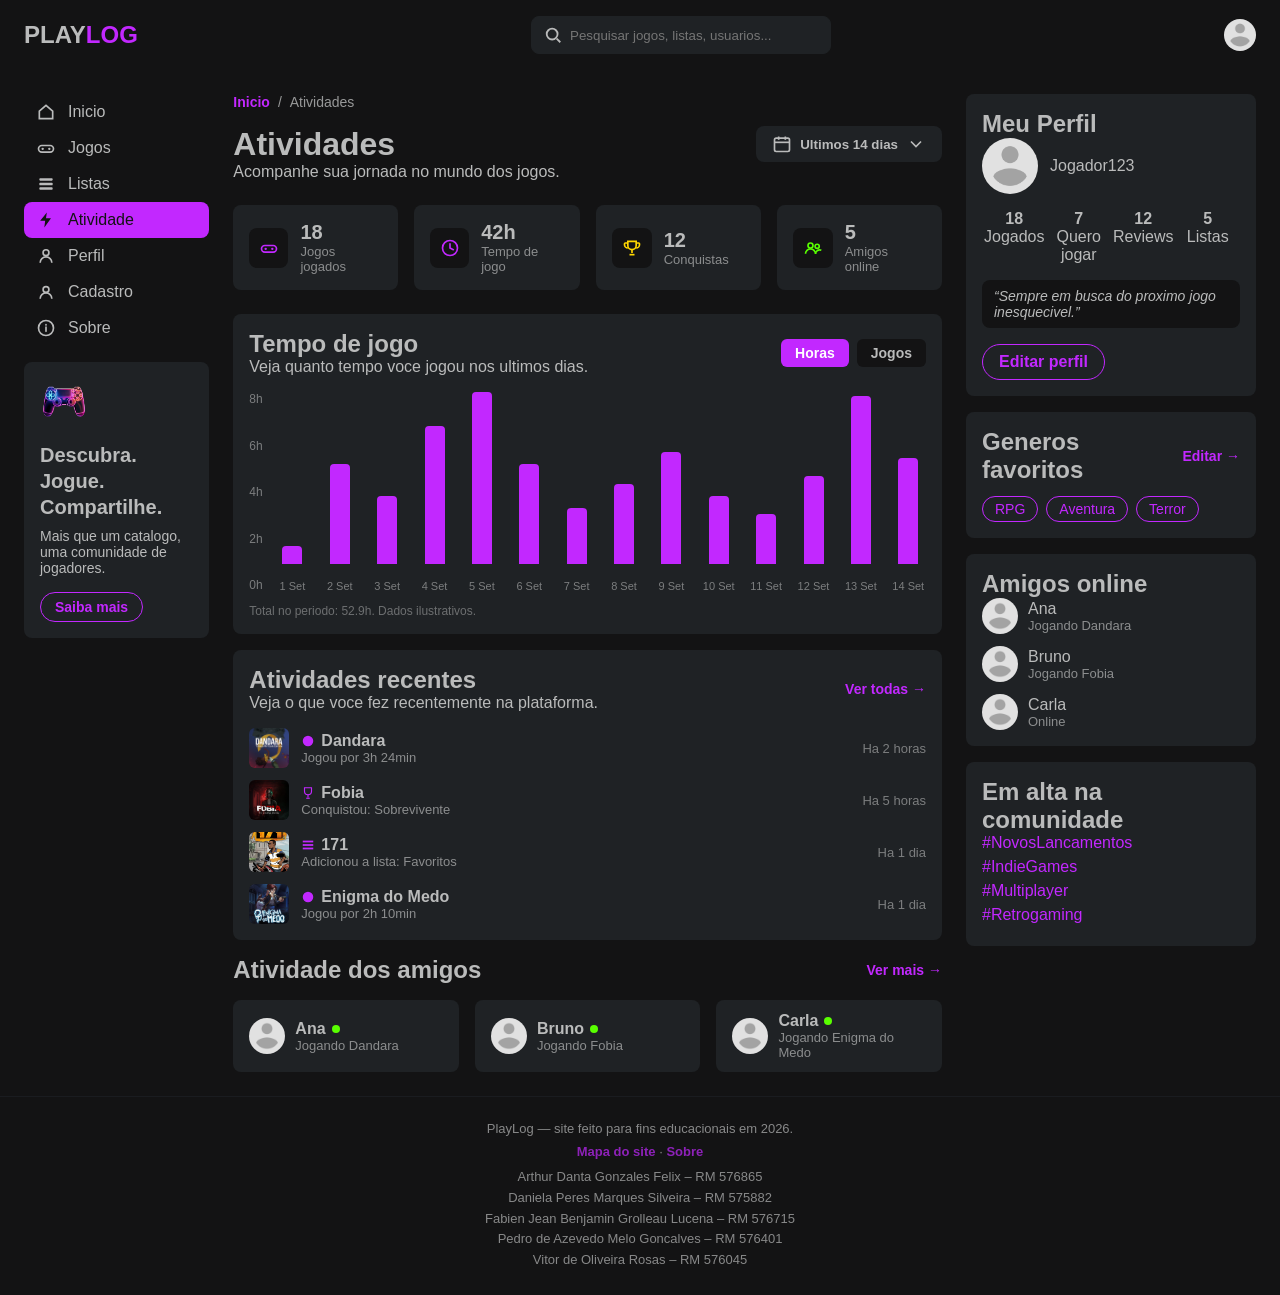
==== commit d49e7c9c: "Fase 2: Removido o icone de sino no canto superior direito, removido capas de jogos internacionais e" ====
--- a/atividade.html
+++ b/atividade.html
@@ -25,18 +25,6 @@
     </form>
 
     <div class="topbar-icons">
-      <div class="dropdown">
-        <button type="button" class="icon-button" data-bs-toggle="dropdown" aria-expanded="false" aria-label="Notificacoes">
-          <svg viewBox="0 0 24 24" class="icon" aria-hidden="true"><path d="M12 4 a6 6 0 0 1 6 6 v4 l2 4 H4 l2 -4 v-4 a6 6 0 0 1 6 -6 Z" fill="none" stroke="currentColor" stroke-width="2"/><path d="M9.5 20 a2.5 2.5 0 0 0 5 0" fill="none" stroke="currentColor" stroke-width="2"/></svg>
-        </button>
-        <ul class="dropdown-menu dropdown-menu-end dropdown-menu-playlog">
-          <li><h6 class="dropdown-header">Notificacoes</h6></li>
-          <li><span class="dropdown-item-text">Ana avaliou Dandara.</span></li>
-          <li><span class="dropdown-item-text">Bruno avaliou Fobia.</span></li>
-          <li><hr class="dropdown-divider"></li>
-          <li><a class="dropdown-item" href="atividade.html">Ver atividade</a></li>
-        </ul>
-      </div>
       <a href="perfil.html" class="topbar-avatar-link" aria-label="Meu perfil"><img src="assets/avatar_placeholder.png" alt="Avatar de Jogador123" class="topbar-avatar"></a>
     </div>
   </header>
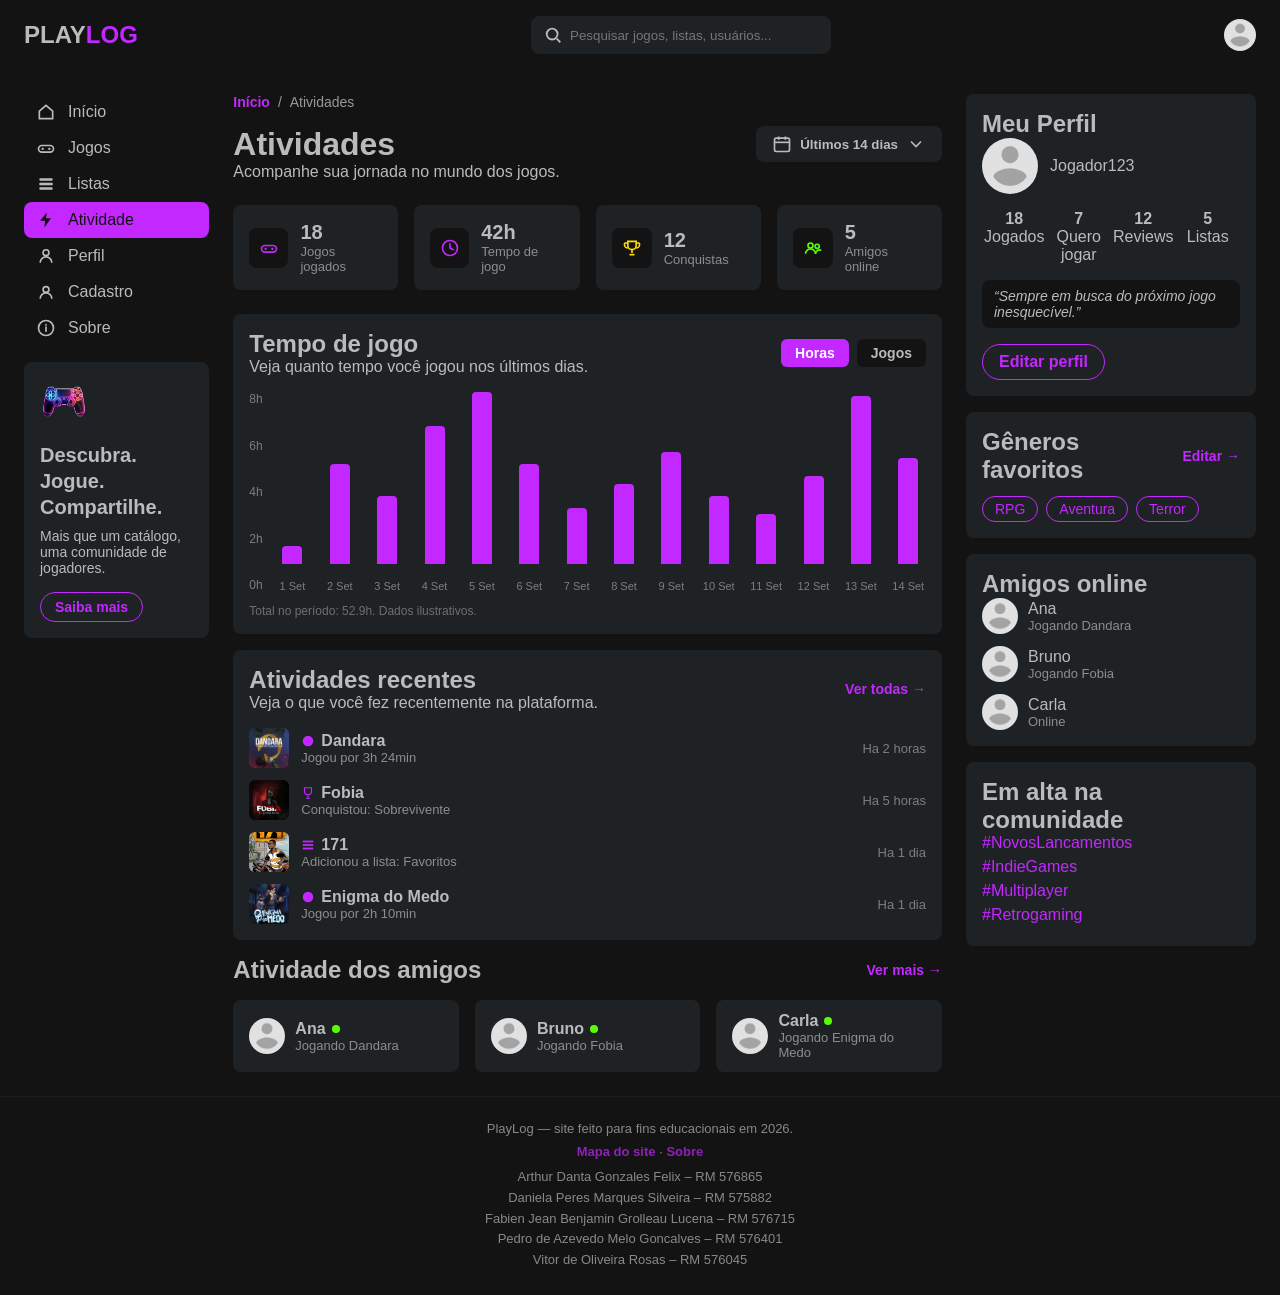
==== commit 164876de: "Fase 2: acentos, mensagens do cadastro e mapa do site sem itens fora do escopo" ====
--- a/atividade.html
+++ b/atividade.html
@@ -10,7 +10,7 @@
 <body class="app-shell">
 
   <header class="topbar navbar navbar-dark">
-    <button class="navbar-toggler d-lg-none" type="button" data-bs-toggle="offcanvas" data-bs-target="#menuLateral" aria-controls="menuLateral" aria-label="Abrir menu de navegacao">
+    <button class="navbar-toggler d-lg-none" type="button" data-bs-toggle="offcanvas" data-bs-target="#menuLateral" aria-controls="menuLateral" aria-label="Abrir menu de navegação">
       <span class="navbar-toggler-icon"></span>
     </button>
 
@@ -21,7 +21,7 @@
     <form class="search-box" id="buscaTopo" role="search">
       <svg viewBox="0 0 20 20" class="icon" aria-hidden="true"><circle cx="9" cy="9" r="6" fill="none" stroke="currentColor" stroke-width="2"/><line x1="14" y1="14" x2="18" y2="18" stroke="currentColor" stroke-width="2"/></svg>
       <label for="campoBuscaTopo" class="visually-hidden">Pesquisar jogos</label>
-      <input type="search" id="campoBuscaTopo" placeholder="Pesquisar jogos, listas, usuarios...">
+      <input type="search" id="campoBuscaTopo" placeholder="Pesquisar jogos, listas, usuários...">
     </form>
 
     <div class="topbar-icons">
@@ -43,7 +43,7 @@
         <ul>
           <li><a href="index.html">
             <svg viewBox="0 0 24 24" class="icon" aria-hidden="true"><path d="M4 11 L12 4 L20 11 V20 H4 Z" fill="none" stroke="currentColor" stroke-width="2"/></svg>
-            Inicio
+            Início
           </a></li>
           <li><a href="jogos.html">
             <svg viewBox="0 0 24 24" class="icon" aria-hidden="true"><rect x="3" y="9" width="18" height="8" rx="4" fill="none" stroke="currentColor" stroke-width="2"/><circle cx="8" cy="13" r="1.4" fill="currentColor"/><circle cx="16" cy="13" r="1.4" fill="currentColor"/></svg>
@@ -74,7 +74,7 @@
       <div class="side-promo">
         <img src="assets/controller.png" alt="" class="side-promo-image">
         <h2>Descubra. Jogue. Compartilhe.</h2>
-        <p>Mais que um catalogo, uma comunidade de jogadores.</p>
+        <p>Mais que um catálogo, uma comunidade de jogadores.</p>
         <a href="cadastro.html" class="cta-button">Saiba mais</a>
       </div>
       </div>
@@ -82,8 +82,8 @@
     </div>
 
     <main class="feed col-12 col-lg-9 col-xl-7" id="conteudo">
-      <nav aria-label="Voce esta em"><ol class="breadcrumb">
-        <li class="breadcrumb-item"><a href="index.html">Inicio</a></li>
+      <nav aria-label="Você está em"><ol class="breadcrumb">
+        <li class="breadcrumb-item"><a href="index.html">Início</a></li>
         <li class="breadcrumb-item active" aria-current="page">Atividades</li>
       </ol></nav>
 
@@ -96,13 +96,13 @@
         <div class="dropdown">
           <button type="button" class="dropdown-button" data-bs-toggle="dropdown" aria-expanded="false">
             <svg viewBox="0 0 24 24" class="icon" aria-hidden="true"><rect x="3" y="5" width="18" height="16" rx="2" fill="none" stroke="currentColor" stroke-width="2"/><line x1="3" y1="10" x2="21" y2="10" stroke="currentColor" stroke-width="2"/><line x1="8" y1="3" x2="8" y2="7" stroke="currentColor" stroke-width="2"/><line x1="16" y1="3" x2="16" y2="7" stroke="currentColor" stroke-width="2"/></svg>
-            <span id="rotuloPeriodo">Ultimos 14 dias</span>
+            <span id="rotuloPeriodo">Últimos 14 dias</span>
             <svg viewBox="0 0 24 24" class="icon" aria-hidden="true"><path d="M6 9 l6 6 6 -6" fill="none" stroke="currentColor" stroke-width="2"/></svg>
           </button>
           <ul class="dropdown-menu dropdown-menu-end dropdown-menu-playlog">
-            <li><button type="button" class="dropdown-item" data-periodo="7">Ultimos 7 dias</button></li>
-            <li><button type="button" class="dropdown-item active" data-periodo="14">Ultimos 14 dias</button></li>
-            <li><button type="button" class="dropdown-item" data-periodo="30">Ultimos 30 dias</button></li>
+            <li><button type="button" class="dropdown-item" data-periodo="7">Últimos 7 dias</button></li>
+            <li><button type="button" class="dropdown-item active" data-periodo="14">Últimos 14 dias</button></li>
+            <li><button type="button" class="dropdown-item" data-periodo="30">Últimos 30 dias</button></li>
           </ul>
         </div>
       </section>
@@ -150,7 +150,7 @@
         <div class="chart-header">
           <div>
             <h2 id="chart-title">Tempo de jogo</h2>
-            <p>Veja quanto tempo voce jogou nos ultimos dias.</p>
+            <p>Veja quanto tempo você jogou nos últimos dias.</p>
           </div>
           <div class="chart-toggle">
             <button type="button" class="chart-toggle-btn active" data-metrica="horas" aria-pressed="true">Horas</button>
@@ -160,7 +160,7 @@
 
         <div class="bar-chart">
           <div class="bar-chart-axis" id="graficoEixo" aria-hidden="true"></div>
-          <div class="bar-chart-plot" id="graficoPlot" role="img" aria-label="Grafico de barras com o tempo de jogo por dia"></div>
+          <div class="bar-chart-plot" id="graficoPlot" role="img" aria-label="Gráfico de barras com o tempo de jogo por dia"></div>
         </div>
         <p class="chart-caption" id="legendaGrafico" aria-live="polite">Dados ilustrativos.</p>
       </section>
@@ -169,7 +169,7 @@
         <div class="section-header-row">
           <div>
             <h2 id="recent-title">Atividades recentes</h2>
-            <p>Veja o que voce fez recentemente na plataforma.</p>
+            <p>Veja o que você fez recentemente na plataforma.</p>
           </div>
           <a href="#" class="panel-edit-link" data-soon>Ver todas &#8594;</a>
         </div>
@@ -268,13 +268,13 @@
           <div><strong data-stat="reviews">12</strong><span>Reviews</span></div>
           <div><strong data-stat="listas">5</strong><span>Listas</span></div>
         </div>
-        <p class="profile-quote">&ldquo;Sempre em busca do proximo jogo inesquecivel.&rdquo;</p>
+        <p class="profile-quote">&ldquo;Sempre em busca do próximo jogo inesquecível.&rdquo;</p>
         <a href="cadastro.html" class="cta-button">Editar perfil</a>
       </div>
 
       <div class="panel">
         <div class="panel-title-row">
-          <h2>Generos favoritos</h2>
+          <h2>Gêneros favoritos</h2>
           <a href="cadastro.html" class="panel-edit-link">Editar</a>
         </div>
         <ul class="tag-list">
--- a/style.css
+++ b/style.css
@@ -914,7 +914,7 @@
   line-height: 1.6;
 }
 @media (max-width: 768px) {
-  /* ...regras que ja existem continuam aqui... */
+  /* ...regras que já existem continuam aqui... */
 
   .profile-header {
     flex-direction: column;
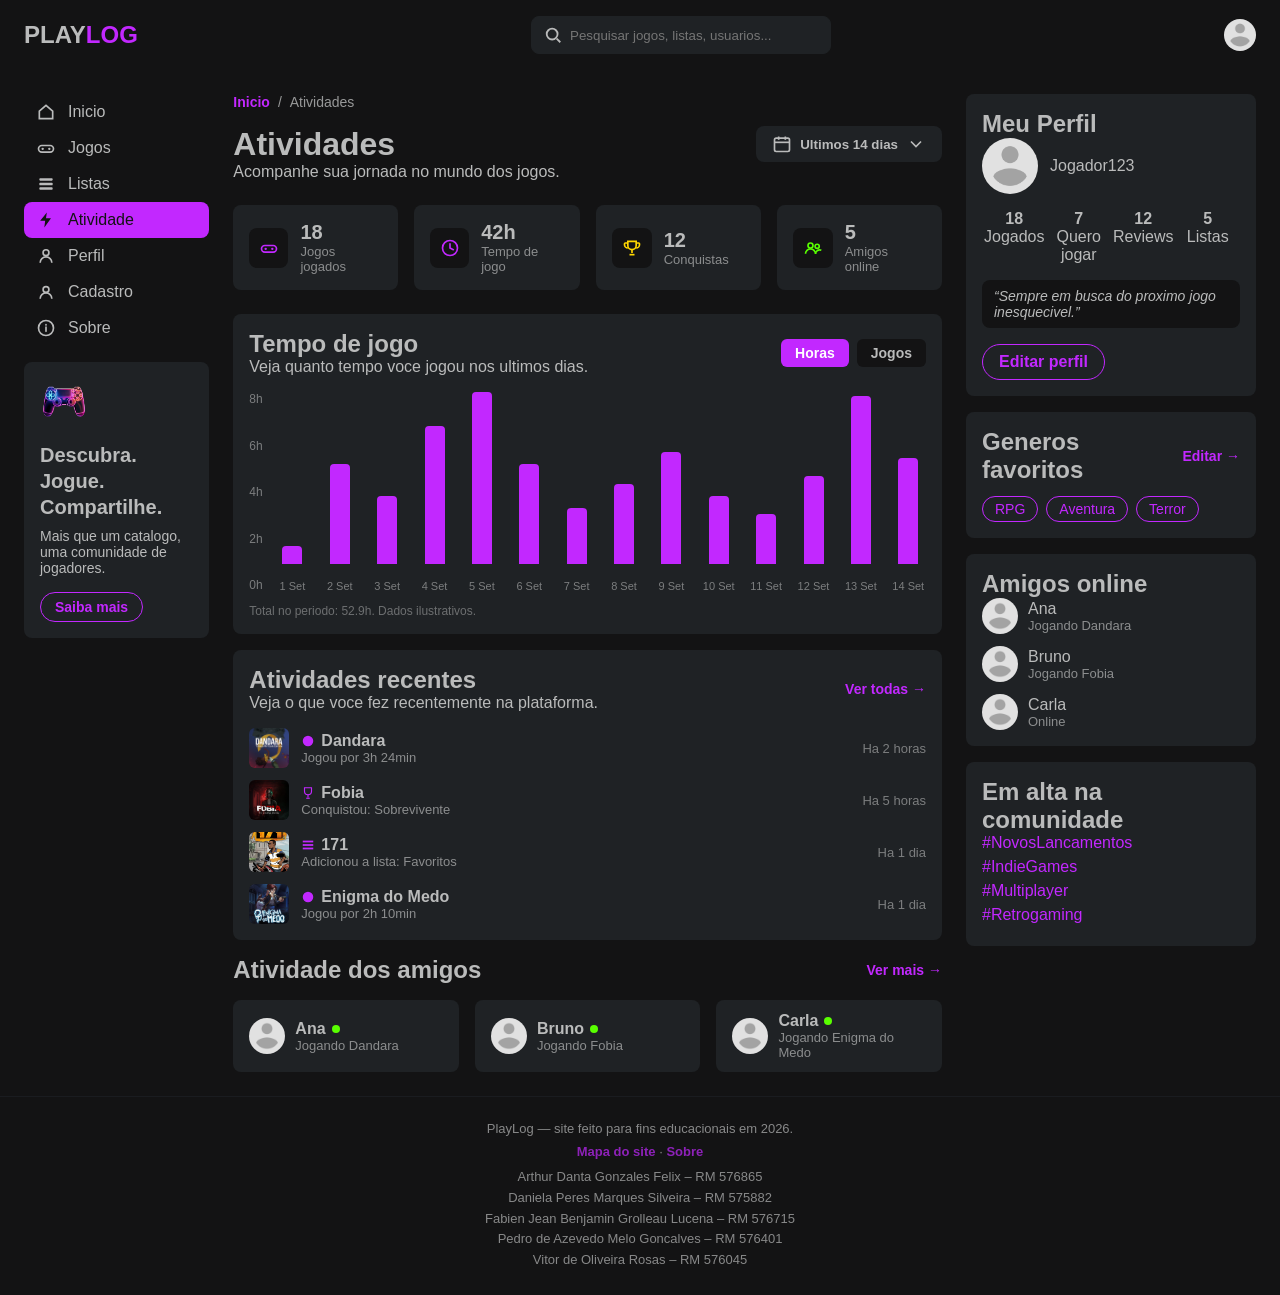
==== commit c5eb563f: "Fase 3: pastas reorganizadas, JS dividido, cards com for" ====
--- a/atividade.html
+++ b/atividade.html
@@ -4,13 +4,13 @@
   <meta charset="UTF-8">
   <meta name="viewport" content="width=device-width, initial-scale=1.0">
   <title>PlayLog - Atividades</title>
-  <link rel="stylesheet" href="bootstrap.min.css">
-  <link rel="stylesheet" href="style.css">
+  <link rel="stylesheet" href="vendor/bootstrap/bootstrap.min.css">
+  <link rel="stylesheet" href="css/style.css">
 </head>
 <body class="app-shell">
 
   <header class="topbar navbar navbar-dark">
-    <button class="navbar-toggler d-lg-none" type="button" data-bs-toggle="offcanvas" data-bs-target="#menuLateral" aria-controls="menuLateral" aria-label="Abrir menu de navegação">
+    <button class="navbar-toggler d-lg-none" type="button" data-bs-toggle="offcanvas" data-bs-target="#menuLateral" aria-controls="menuLateral" aria-label="Abrir menu de navegacao">
       <span class="navbar-toggler-icon"></span>
     </button>
 
@@ -21,7 +21,7 @@
     <form class="search-box" id="buscaTopo" role="search">
       <svg viewBox="0 0 20 20" class="icon" aria-hidden="true"><circle cx="9" cy="9" r="6" fill="none" stroke="currentColor" stroke-width="2"/><line x1="14" y1="14" x2="18" y2="18" stroke="currentColor" stroke-width="2"/></svg>
       <label for="campoBuscaTopo" class="visually-hidden">Pesquisar jogos</label>
-      <input type="search" id="campoBuscaTopo" placeholder="Pesquisar jogos, listas, usuários...">
+      <input type="search" id="campoBuscaTopo" placeholder="Pesquisar jogos, listas, usuarios...">
     </form>
 
     <div class="topbar-icons">
@@ -43,7 +43,7 @@
         <ul>
           <li><a href="index.html">
             <svg viewBox="0 0 24 24" class="icon" aria-hidden="true"><path d="M4 11 L12 4 L20 11 V20 H4 Z" fill="none" stroke="currentColor" stroke-width="2"/></svg>
-            Início
+            Inicio
           </a></li>
           <li><a href="jogos.html">
             <svg viewBox="0 0 24 24" class="icon" aria-hidden="true"><rect x="3" y="9" width="18" height="8" rx="4" fill="none" stroke="currentColor" stroke-width="2"/><circle cx="8" cy="13" r="1.4" fill="currentColor"/><circle cx="16" cy="13" r="1.4" fill="currentColor"/></svg>
@@ -74,7 +74,7 @@
       <div class="side-promo">
         <img src="assets/controller.png" alt="" class="side-promo-image">
         <h2>Descubra. Jogue. Compartilhe.</h2>
-        <p>Mais que um catálogo, uma comunidade de jogadores.</p>
+        <p>Mais que um catalogo, uma comunidade de jogadores.</p>
         <a href="cadastro.html" class="cta-button">Saiba mais</a>
       </div>
       </div>
@@ -82,8 +82,8 @@
     </div>
 
     <main class="feed col-12 col-lg-9 col-xl-7" id="conteudo">
-      <nav aria-label="Você está em"><ol class="breadcrumb">
-        <li class="breadcrumb-item"><a href="index.html">Início</a></li>
+      <nav aria-label="Voce esta em"><ol class="breadcrumb">
+        <li class="breadcrumb-item"><a href="index.html">Inicio</a></li>
         <li class="breadcrumb-item active" aria-current="page">Atividades</li>
       </ol></nav>
 
@@ -96,13 +96,13 @@
         <div class="dropdown">
           <button type="button" class="dropdown-button" data-bs-toggle="dropdown" aria-expanded="false">
             <svg viewBox="0 0 24 24" class="icon" aria-hidden="true"><rect x="3" y="5" width="18" height="16" rx="2" fill="none" stroke="currentColor" stroke-width="2"/><line x1="3" y1="10" x2="21" y2="10" stroke="currentColor" stroke-width="2"/><line x1="8" y1="3" x2="8" y2="7" stroke="currentColor" stroke-width="2"/><line x1="16" y1="3" x2="16" y2="7" stroke="currentColor" stroke-width="2"/></svg>
-            <span id="rotuloPeriodo">Últimos 14 dias</span>
+            <span id="rotuloPeriodo">Ultimos 14 dias</span>
             <svg viewBox="0 0 24 24" class="icon" aria-hidden="true"><path d="M6 9 l6 6 6 -6" fill="none" stroke="currentColor" stroke-width="2"/></svg>
           </button>
           <ul class="dropdown-menu dropdown-menu-end dropdown-menu-playlog">
-            <li><button type="button" class="dropdown-item" data-periodo="7">Últimos 7 dias</button></li>
-            <li><button type="button" class="dropdown-item active" data-periodo="14">Últimos 14 dias</button></li>
-            <li><button type="button" class="dropdown-item" data-periodo="30">Últimos 30 dias</button></li>
+            <li><button type="button" class="dropdown-item" data-periodo="7">Ultimos 7 dias</button></li>
+            <li><button type="button" class="dropdown-item active" data-periodo="14">Ultimos 14 dias</button></li>
+            <li><button type="button" class="dropdown-item" data-periodo="30">Ultimos 30 dias</button></li>
           </ul>
         </div>
       </section>
@@ -150,7 +150,7 @@
         <div class="chart-header">
           <div>
             <h2 id="chart-title">Tempo de jogo</h2>
-            <p>Veja quanto tempo você jogou nos últimos dias.</p>
+            <p>Veja quanto tempo voce jogou nos ultimos dias.</p>
           </div>
           <div class="chart-toggle">
             <button type="button" class="chart-toggle-btn active" data-metrica="horas" aria-pressed="true">Horas</button>
@@ -160,7 +160,7 @@
 
         <div class="bar-chart">
           <div class="bar-chart-axis" id="graficoEixo" aria-hidden="true"></div>
-          <div class="bar-chart-plot" id="graficoPlot" role="img" aria-label="Gráfico de barras com o tempo de jogo por dia"></div>
+          <div class="bar-chart-plot" id="graficoPlot" role="img" aria-label="Grafico de barras com o tempo de jogo por dia"></div>
         </div>
         <p class="chart-caption" id="legendaGrafico" aria-live="polite">Dados ilustrativos.</p>
       </section>
@@ -169,7 +169,7 @@
         <div class="section-header-row">
           <div>
             <h2 id="recent-title">Atividades recentes</h2>
-            <p>Veja o que você fez recentemente na plataforma.</p>
+            <p>Veja o que voce fez recentemente na plataforma.</p>
           </div>
           <a href="#" class="panel-edit-link" data-soon>Ver todas &#8594;</a>
         </div>
@@ -268,13 +268,13 @@
           <div><strong data-stat="reviews">12</strong><span>Reviews</span></div>
           <div><strong data-stat="listas">5</strong><span>Listas</span></div>
         </div>
-        <p class="profile-quote">&ldquo;Sempre em busca do próximo jogo inesquecível.&rdquo;</p>
+        <p class="profile-quote">&ldquo;Sempre em busca do proximo jogo inesquecivel.&rdquo;</p>
         <a href="cadastro.html" class="cta-button">Editar perfil</a>
       </div>
 
       <div class="panel">
         <div class="panel-title-row">
-          <h2>Gêneros favoritos</h2>
+          <h2>Generos favoritos</h2>
           <a href="cadastro.html" class="panel-edit-link">Editar</a>
         </div>
         <ul class="tag-list">
@@ -340,8 +340,16 @@
     </p>
   </footer>
 
-  <script src="bootstrap.bundle.min.js"></script>
-  <script src="dados.js"></script>
-  <script src="script.js"></script>
+  <script src="vendor/bootstrap/bootstrap.bundle.min.js"></script>
+  <script src="js/dados.js"></script>
+  <script src="js/utils.js"></script>
+  <script src="js/usuario.js"></script>
+  <script src="js/validacao.js"></script>
+  <script src="js/cards.js"></script>
+  <script src="js/catalogo.js"></script>
+  <script src="js/atividade.js"></script>
+  <script src="js/listas.js"></script>
+  <script src="js/cadastro.js"></script>
+  <script src="js/main.js"></script>
 </body>
 </html>
--- a/css/style.css
+++ b/css/style.css
@@ -0,0 +1,1403 @@
+* {
+  margin: 0;
+  padding: 0;
+  box-sizing: border-box;
+}
+:root {
+  --roxo: #C228FF;
+  --verde: #59FF00;
+  --fundo: #131314;
+  --fundo-painel: #1F2225;
+  --texto: #BABBBB;
+  /* aliases para os nomes usados nos SVGs inline do HTML */ 
+  --color-purple: var(--roxo);
+  --color-panel: var(--fundo-painel);
+  --color-ink: var(--fundo);
+}
+body {
+  background-color: var(--fundo);
+  color: var(--texto);
+  font-family: Arial, sans-serif;
+}
+.icon {
+  width: 20px;
+  height: 20px;
+}
+.topbar {
+  display: flex;
+  align-items: center;
+  justify-content: space-between;
+  gap: 24px;
+  padding: 16px 24px;
+  background-color: var(--fundo);
+}
+.topbar-avatar {
+  width: 32px;
+  height: 32px;
+  border-radius: 50%;
+  object-fit: cover;
+}
+.top-nav ul {
+  display: flex;
+  gap: 20px;
+  list-style: none;
+}
+.app-body {
+  display: flex;
+  gap: 24px;
+  padding: 24px;
+}
+
+.sidebar-left {
+  width: 220px;
+}
+
+.sidebar-right {
+  width: 280px;
+}
+
+.feed {
+  flex: 1;
+}
+.game-grid {
+  display: grid;
+  grid-template-columns: repeat(4, 1fr);
+  gap: 16px;
+}
+
+.game-card img {
+  width: 100%;
+  aspect-ratio: 3 / 4;
+  object-fit: cover;
+  border-radius: 8px;
+}
+.activity-list {
+  list-style: none;
+  display: flex;
+  flex-direction: row;
+  flex-wrap: wrap;
+  gap: 16px;
+}
+
+.activity-card {
+  display: flex;
+  flex-direction: column;
+  flex: 1;
+  min-width: 260px;
+  gap: 16px;
+  background-color: var(--fundo-painel);
+  padding: 16px;
+  border-radius: 8px;
+}
+
+.activity-avatar {
+  width: 32px;
+  height: 32px;
+  border-radius: 50%;
+  object-fit: cover;
+}
+.activity-cover {
+  width: 120px;
+  height: 120px;
+  object-fit: cover;
+  border-radius: 8px;
+}
+.side-promo,
+.panel {
+  background-color: var(--fundo-painel);
+  padding: 16px;
+  border-radius: 8px;
+  margin-bottom: 16px;
+}
+.side-promo-image {
+  width: 48px;
+  height: 48px;
+  object-fit: contain;
+  margin-bottom: 12px;
+}
+a {
+  color: inherit;
+  text-decoration: none;
+}
+.side-promo h2 {
+  font-size: 20px;
+  line-height: 1.3;
+  margin-bottom: 8px;
+}
+.side-promo p {
+  font-size: 14px;
+  margin-bottom: 16px;
+}
+.side-promo .cta-button {
+  padding: 6px 14px;
+  font-size: 14px;
+}
+.sidebar-left nav ul {
+  list-style: none;
+}
+.top-nav .active {
+  color: var(--roxo);
+  font-weight: 600;
+}
+.sidebar-left nav a {
+  display: flex;
+  align-items: center;
+  gap: 12px;
+  padding: 8px 12px;
+  border-radius: 8px;
+}
+.sidebar-left .active {
+  background-color: var(--roxo);
+  color: var(--fundo);
+}
+.cta-button {
+  display: inline-block;
+  border: 1px solid var(--roxo);
+  background-color: transparent;
+  color: var(--roxo);
+  padding: 8px 16px;
+  border-radius: 20px;
+  font-weight: 600;
+}
+.cta-solid {
+  background-color: var(--verde);
+  color: var(--fundo);
+  border: none;
+}
+
+.welcome-banner {
+  background: linear-gradient(135deg, var(--roxo), var(--fundo));
+  padding: 24px;
+  border-radius: 8px;
+  margin-bottom: 24px;
+}
+button {
+  border: none;
+  background: none;
+  cursor: pointer;
+  color: inherit;
+}
+.brand-name {
+  font-size: 24px;
+  font-weight: 700;
+  text-transform: uppercase;
+}
+.brand-accent {
+  color: var(--roxo);
+}
+.profile-avatar {
+  width: 56px;
+  height: 56px;
+  border-radius: 50%;
+  object-fit: cover;
+}
+.profile-head {
+  display: flex;
+  align-items: center;
+  gap: 12px;
+  margin-bottom: 16px;
+}
+.profile-stats {
+  display: flex;
+  justify-content: space-between;
+  text-align: center;
+  margin-bottom: 16px;
+}
+.profile-stats div {
+  display: flex;
+  flex-direction: column;
+  flex: 1;
+}
+.panel-title-row {
+  display: flex;
+  justify-content: space-between;
+  align-items: center;
+  margin-bottom: 12px;
+}
+.tag-list {
+  list-style: none;
+  display: flex;
+  flex-wrap: wrap;
+  gap: 8px;
+}
+.tag-list li {
+  border: 1px solid var(--roxo);
+  color: var(--roxo);
+  padding: 4px 12px;
+  border-radius: 20px;
+  font-size: 14px;
+}
+.friend-list {
+  list-style: none;
+  display: flex;
+  flex-direction: column;
+  gap: 12px;
+}
+.friend-list li {
+  display: flex;
+  align-items: center;
+  gap: 10px;
+}
+.friend-avatar {
+  width: 36px;
+  height: 36px;
+  border-radius: 50%;
+  object-fit: cover;
+}
+.friend-status {
+  display: block;
+  font-size: 13px;
+  opacity: 0.7;
+}
+.hashtag-list {
+  list-style: none;
+}
+
+.hashtag-list li {
+  color: var(--roxo);
+  margin-bottom: 6px;
+}
+.profile-quote {
+  background-color: var(--fundo);
+  padding: 8px 12px;
+  border-radius: 8px;
+  font-size: 14px;
+  font-style: italic;
+  margin-bottom: 16px;
+}
+.topbar-icons {
+  display: flex;
+  align-items: center;
+  gap: 16px;
+}
+.panel-edit-link {
+  color: var(--roxo);
+  font-weight: 600;
+  font-size: 14px;
+  white-space: nowrap;
+}
+.panel-title-row .panel-edit-link::after {
+  content: " →";
+}
+.catalog-header {
+  margin-bottom: 24px;
+}
+.catalog-header h1 {
+  margin-bottom: 16px;
+}
+.catalog-toolbar {
+  display: flex;
+  align-items: center;
+  gap: 16px;
+  margin-bottom: 16px;
+}
+.search-box-wide {
+  flex: 1;
+}
+.search-box {
+  display: flex;
+  align-items: center;
+  gap: 8px;
+  background-color: var(--fundo-painel);
+  border: 1px solid var(--fundo-painel);
+  border-radius: 8px;
+  padding: 8px 12px;
+}
+
+.search-box input {
+  background: none;
+  border: none;
+  outline: none;
+  color: var(--texto);
+  width: 100%;
+  font-family: inherit;
+}
+.filter-button {
+  display: flex;
+  align-items: center;
+  gap: 8px;
+  border: 1px solid var(--fundo-painel);
+  background-color: var(--fundo-painel);
+  color: var(--texto);
+  padding: 8px 16px;
+  border-radius: 8px;
+  font-weight: 600;
+  white-space: nowrap;
+}
+.genre-tabs {
+  display: flex;
+  flex-wrap: wrap;
+  gap: 8px;
+}
+
+.genre-tab {
+  border: none;
+  background-color: transparent;
+  color: var(--texto);
+  padding: 6px 16px;
+  border-radius: 20px;
+  font-weight: 600;
+  font-size: 14px;
+}
+.genre-tab.active {
+  background-color: var(--roxo);
+  color: white;
+}
+.catalog-grid {
+  display: grid;
+  grid-template-columns: repeat(4, 1fr);
+  gap: 24px 16px;
+}
+.game-tags {
+  display: flex;
+  flex-wrap: wrap;
+  gap: 6px;
+  margin-top: 8px;
+}
+.game-tags span {
+  background-color: var(--fundo-painel);
+  color: var(--texto);
+  padding: 2px 10px;
+  border-radius: 12px;
+  font-size: 12px;
+}
+.page-header {
+  display: flex;
+  justify-content: space-between;
+  align-items: flex-start;
+  margin-bottom: 24px;
+}
+.dropdown-button {
+  display: flex;
+  align-items: center;
+  gap: 8px;
+  background-color: var(--fundo-painel);
+  border: none;
+  color: var(--texto);
+  padding: 8px 16px;
+  border-radius: 8px;
+  font-weight: 600;
+  white-space: nowrap;
+}
+.stat-cards {
+  display: grid;
+  grid-template-columns: repeat(4, 1fr);
+  gap: 16px;
+  margin-bottom: 24px;
+}
+
+.stat-card {
+  display: flex;
+  align-items: center;
+  gap: 12px;
+  background-color: var(--fundo-painel);
+  padding: 16px;
+  border-radius: 8px;
+}
+.stat-icon {
+  display: flex;
+  align-items: center;
+  justify-content: center;
+  width: 40px;
+  height: 40px;
+  background-color: var(--fundo);
+  border-radius: 8px;
+  color: var(--roxo);
+}
+.stat-cards .stat-card:nth-child(3) .stat-icon {
+  color: gold;
+}
+.stat-cards .stat-card:nth-child(4) .stat-icon {
+  color: var(--verde);
+}
+.stat-value {
+  display: block;
+  font-size: 20px;
+  font-weight: 700;
+}
+.stat-label {
+  display: block;
+  font-size: 13px;
+  color: var(--texto);
+  opacity: 0.7;
+}
+.chart-header {
+  display: flex;
+  justify-content: space-between;
+  align-items: center;
+  margin-bottom: 16px;
+}
+.chart-toggle {
+  display: flex;
+  gap: 8px;
+}
+.chart-toggle-btn {
+  border: none;
+  background-color: var(--fundo);
+  color: var(--texto);
+  padding: 6px 14px;
+  border-radius: 6px;
+  font-weight: 600;
+  font-size: 14px;
+}
+.chart-toggle-btn.active {
+  background-color: var(--roxo);
+  color: white;
+}
+.bar-chart {
+  display: flex;
+  gap: 12px;
+}
+.bar-chart-axis {
+  display: flex;
+  flex-direction: column;
+  justify-content: space-between;
+  height: 200px;
+  font-size: 12px;
+  opacity: 0.6;
+}
+.bar-chart-plot {
+  display: flex;
+  align-items: flex-end;
+  gap: 12px;
+  flex: 1;
+  height: 200px;
+}
+.bar-chart-col {
+  display: flex;
+  flex-direction: column;
+  align-items: center;
+  justify-content: flex-end;
+  height: 100%;
+  flex: 1;
+}
+.bar {
+  width: 100%;
+  max-width: 20px;
+  background-color: var(--roxo);
+  border-radius: 4px 4px 0 0;
+}
+.bar-chart-day {
+  margin-top: 16px;
+  font-size: 11px;
+  opacity: 0.6;
+  white-space: nowrap;
+}
+.chart-caption {
+  margin-top: 12px;
+  font-size: 12px;
+  opacity: 0.5;
+}
+.section-header-row {
+  display: flex;
+  justify-content: space-between;
+  align-items: center;
+  margin-bottom: 16px;
+}
+.recent-list {
+  list-style: none;
+  display: flex;
+  flex-direction: column;
+  gap: 12px;
+}
+.recent-item {
+  display: flex;
+  align-items: center;
+  gap: 12px;
+}
+.recent-thumb {
+  width: 40px;
+  height: 40px;
+  object-fit: cover;
+  border-radius: 6px;
+}
+.recent-main {
+  flex: 1;
+}
+.recent-title {
+  display: flex;
+  align-items: center;
+  gap: 6px;
+  font-weight: 600;
+}
+.dot-icon {
+  width: 14px;
+  height: 14px;
+}
+.recent-desc {
+  font-size: 13px;
+  opacity: 0.7;
+}
+.recent-time {
+  font-size: 13px;
+  opacity: 0.6;
+  white-space: nowrap;
+}
+.friends-activity-row {
+  display: flex;
+  gap: 16px;
+}
+.friends-activity-card {
+  display: flex;
+  align-items: center;
+  gap: 10px;
+  background-color: var(--fundo-painel);
+  padding: 12px 16px;
+  border-radius: 8px;
+  flex: 1;
+}
+.friends-activity-card .friend-name {
+  display: flex;
+  align-items: center;
+  gap: 6px;
+  font-weight: 600;
+}
+.status-dot {
+  width: 8px;
+  height: 8px;
+  border-radius: 50%;
+  background-color: var(--verde);
+  display: inline-block;
+}
+@media (max-width: 768px) {
+  .app-body {
+    flex-direction: column;
+  }
+  .profile-tabs {
+    overflow-x: auto;
+  }
+  .bar-chart-plot {
+    overflow-x: auto;
+  }
+  .bar-chart-col {
+    flex: 0 0 30px;
+  }
+  .sidebar-left,
+  .sidebar-right {
+    width: 100%;
+  
+  }
+  .game-grid,
+  .catalog-grid,
+  .stat-cards {
+    grid-template-columns: repeat(2, 1fr);
+  }
+  .friends-activity-row {
+    flex-direction: column;
+  }
+  .topbar {
+    flex-wrap: wrap;
+  }
+  .search-box {
+    width: 100%;
+  }
+}
+.success-page {
+  display: flex;
+  flex-direction: column;
+  align-items: center;
+  justify-content: center;
+  min-height: calc(100vh - 70px);
+  text-align: center;
+  gap: 12px;
+}
+
+.success-page h1 {
+  color: var(--verde);
+  font-size: 32px;
+}
+
+.success-page p {
+  color: var(--texto);
+  font-size: 16px;
+}
+
+.success-page a {
+  margin-top: 12px;
+  display: inline-block;
+  background-color: var(--roxo);
+  color: white;
+  padding: 10px 20px;
+  border-radius: 20px;
+  font-weight: 600;
+}
+.auth-shell {
+  min-height: 100vh;
+}
+.auth-main {
+  position: relative;
+  min-height: calc(100vh - 70px);
+  display: flex;
+  align-items: center;
+  justify-content: center;
+  overflow: hidden;
+  padding: 16px;
+}
+.auth-backdrop {
+  position: absolute;
+  inset: 0;
+  z-index: 0;
+  background-color: var(--roxo);
+}
+.cover-collage {
+  display: grid;
+  grid-template-columns: repeat(8, 1fr);
+  grid-template-rows: repeat(4, 1fr);
+  height: 100%;
+}
+.cover-collage img {
+  width: 100%;
+  height: 100%;
+  object-fit: cover;
+  opacity: 0.8;
+  mix-blend-mode: multiply;
+}
+.auth-card {
+  position: relative;
+  z-index: 1;
+  background-color: var(--fundo-painel);
+  padding: 32px;
+  border-radius: 12px;
+  width: 100%;
+  max-width: 420px;
+  text-align: center;
+}
+.auth-card h1 {
+  font-size: 28px;
+  margin-bottom: 8px;
+}
+.auth-subtitle {
+  font-size: 14px;
+  margin-bottom: 24px;
+}
+.auth-form {
+  text-align: left;
+}
+.form-field {
+  margin-bottom: 16px;
+}
+.form-field label {
+  display: block;
+  margin-bottom: 6px;
+  font-size: 14px;
+}
+.form-field input {
+  width: 100%;
+  padding: 10px 12px;
+  border-radius: 12px;
+  border: none;
+  background-color: var(--texto);
+  color: var(--fundo);
+}
+.checkbox-row {
+  display: flex;
+  align-items: flex-start;
+  gap: 8px;
+  font-size: 13px;
+  margin-bottom: 20px;
+}
+.checkbox-row a {
+  color: var(--roxo);
+  font-weight: 600;
+}
+.auth-submit {
+  width: 100%;
+  background-color: var(--roxo);
+  color: white;
+  padding: 12px;
+  border-radius: 20px;
+  font-weight: 700;
+  font-size: 16px;
+}
+.auth-divider {
+  position: relative;
+  text-align: center;
+  border-top: 1px solid var(--fundo);
+  margin: 24px 0 16px;
+}
+.auth-divider span {
+  position: relative;
+  top: -10px;
+  background-color: var(--fundo-painel);
+  padding: 0 10px;
+  font-size: 13px;
+}
+.auth-social-row {
+  display: flex;
+  justify-content: center;
+  gap: 16px;
+  margin-bottom: 20px;
+}
+.social-button {
+  width: 44px;
+  height: 44px;
+  border-radius: 50%;
+  background-color: white;
+  display: flex;
+  align-items: center;
+  justify-content: center;
+}
+.social-button img {
+  width: 22px;
+  height: 22px;
+}
+.auth-footer-link {
+  font-size: 14px;
+}
+.auth-footer-link a {
+  color: var(--roxo);
+  font-weight: 600;
+}
+.checkbox-row input[type="checkbox"] {
+  accent-color: var(--roxo);
+}
+.profile-header {
+  display: flex;
+  gap: 24px;
+  align-items: flex-start;
+}
+.profile-photo-wrap {
+  position: relative;
+  flex-shrink: 0;
+}
+.profile-photo {
+  width: 140px;
+  height: 140px;
+  object-fit: cover;
+  border-radius: 12px;
+}
+.profile-photo-edit {
+  position: absolute;
+  bottom: -6px;
+  right: -6px;
+  background-color: var(--roxo);
+  color: white;
+  width: 28px;
+  height: 28px;
+  border-radius: 50%;
+  display: flex;
+  align-items: center;
+  justify-content: center;
+}
+.profile-header-info {
+  flex: 1;
+}
+.profile-header-top {
+  display: flex;
+  justify-content: space-between;
+  align-items: flex-start;
+  margin-bottom: 16px;
+}
+.profile-handle {
+  opacity: 0.7;
+  margin-bottom: 4px;
+}
+.profile-quote-inline {
+  font-style: italic;
+  font-size: 14px;
+}
+.profile-stat-bar {
+  display: flex;
+  align-items: center;
+  justify-content: space-around;
+  background-color: var(--fundo);
+  border-radius: 8px;
+  padding: 16px;
+}
+.profile-stat-item {
+  display: flex;
+  flex-direction: column;
+  align-items: center;
+  text-align: center;
+}
+.profile-stat-item strong {
+  font-size: 20px;
+}
+.profile-stat-item span {
+  font-size: 13px;
+  opacity: 0.7;
+}
+.stat-divider {
+  width: 1px;
+  height: 32px;
+  background-color: var(--texto);
+  opacity: 0.2;
+}
+.profile-tabs {
+  display: flex;
+  gap: 24px;
+  border-bottom: 1px solid var(--fundo-painel);
+  margin-bottom: 24px;
+}
+.profile-tab {
+  padding-bottom: 12px;
+  font-weight: 600;
+  opacity: 0.7;
+  border-bottom: 2px solid transparent;
+}
+.profile-tab.active {
+  color: var(--roxo);
+  opacity: 1;
+  border-bottom-color: var(--roxo);
+}
+.favorite-game-card {
+  display: flex;
+  align-items: center;
+  gap: 16px;
+  background-color: var(--fundo-painel);
+  padding: 16px;
+  border-radius: 8px;
+  position: relative;
+}
+.favorite-game-cover {
+  width: 80px;
+  height: 110px;
+  object-fit: cover;
+  border-radius: 6px;
+  flex-shrink: 0;
+}
+.favorite-game-info .rating {
+  color: gold;
+  font-size: 14px;
+  margin: 4px 0;
+}
+.favorite-game-info .favorite-game-quote {
+  font-size: 14px;
+  font-style: italic;
+  opacity: 0.8;
+}
+.favorite-badge {
+  position: absolute;
+  top: 16px;
+  right: 16px;
+  display: flex;
+  align-items: center;
+  gap: 4px;
+  font-size: 13px;
+  color: var(--roxo);
+}
+.favorite-badge .icon {
+  width: 16px;
+  height: 16px;
+}
+.recent-games-row {
+  display: flex;
+  gap: 16px;
+}
+.recent-game-item {
+  width: 120px;
+}
+.recent-game-item img {
+  width: 100%;
+  aspect-ratio: 3 / 4;
+  object-fit: cover;
+  border-radius: 8px;
+  margin-bottom: 8px;
+}
+.recent-game-item h4 {
+  font-size: 14px;
+  margin-bottom: 2px;
+}
+.recent-game-item p {
+  font-size: 12px;
+  opacity: 0.6;
+}
+.site-footer {
+  padding: 24px;
+  border-top: 1px solid var(--fundo-painel);
+  text-align: center;
+  font-size: 13px;
+  opacity: 0.7;
+}
+.site-footer .creditos {
+  margin-top: 8px;
+  line-height: 1.6;
+}
+@media (max-width: 768px) {
+  /* ...regras que ja existem continuam aqui... */
+
+  .profile-header {
+    flex-direction: column;
+  }
+  .profile-header-top {
+    flex-direction: column;
+    align-items: flex-start;
+    gap: 12px;
+  }
+  .profile-stat-bar {
+    flex-wrap: wrap;
+    gap: 16px;
+  }
+  .stat-divider {
+    display: none;
+  }
+}
+.game-meta {
+  margin-top: 8px;
+}
+.game-meta p {
+  font-size: 12px;
+  opacity: 0.6;
+  margin-bottom: 2px;
+}
+.game-table-section {
+  margin-top: 32px;
+}
+.game-table {
+  width: 100%;
+  border-collapse: collapse;
+  margin-top: 16px;
+}
+.game-table th,
+.game-table td {
+  text-align: left;
+  padding: 10px 12px;
+  border-bottom: 1px solid var(--fundo-painel);
+  font-size: 14px;
+}
+.game-table th {
+  color: var(--roxo);
+  font-weight: 600;
+}
+.about-main {
+  min-height: calc(100vh - 70px);
+  display: flex;
+  justify-content: center;
+  padding: 48px 24px;
+}
+.about-content {
+  max-width: 700px;
+}
+.about-content h1 {
+  font-size: 32px;
+  text-align: center;
+  margin-bottom: 32px;
+}
+.about-content section {
+  margin-bottom: 24px;
+}
+.about-content h2 {
+  color: var(--roxo);
+  font-size: 18px;
+  margin-bottom: 8px;
+}
+.about-content p {
+  line-height: 1.6;
+}
+.about-tagline {
+  text-align: center;
+  color: var(--verde);
+  font-weight: 700;
+  font-size: 18px;
+  margin-top: 32px;
+}
+.my-lists-grid {
+  display: grid;
+  grid-template-columns: repeat(3, 1fr);
+  gap: 16px;
+  margin-bottom: 16px;
+}
+.list-card {
+  background-color: var(--fundo-painel);
+  padding: 16px;
+  border-radius: 8px;
+}
+.list-card-header {
+  display: flex;
+  align-items: center;
+  gap: 12px;
+  margin-bottom: 12px;
+}
+.list-card-title {
+  flex: 1;
+}
+.list-card-title p {
+  font-size: 13px;
+  opacity: 0.7;
+}
+.list-card-menu {
+  font-size: 20px;
+  color: var(--texto);
+}
+.list-card-covers {
+  display: grid;
+  grid-template-columns: repeat(4, 1fr);
+  gap: 6px;
+}
+.list-card-covers img {
+  width: 100%;
+  aspect-ratio: 1;
+  object-fit: cover;
+  border-radius: 6px;
+}
+.new-list-button {
+  background-color: var(--roxo);
+  color: white;
+  padding: 10px 20px;
+  border-radius: 20px;
+  font-weight: 600;
+}
+.popular-lists {
+  display: flex;
+  flex-direction: column;
+  gap: 16px;
+}
+.popular-list {
+  display: flex;
+  align-items: center;
+  gap: 16px;
+  background-color: var(--fundo-painel);
+  padding: 16px;
+  border-radius: 8px;
+}
+.popular-list-covers {
+  display: grid;
+  grid-template-columns: repeat(2, 1fr);
+  gap: 4px;
+  width: 80px;
+  flex-shrink: 0;
+}
+.popular-list-covers img {
+  width: 100%;
+  aspect-ratio: 1;
+  object-fit: cover;
+  border-radius: 4px;
+}
+.popular-list-body {
+  flex: 1;
+}
+.popular-list-body h3 {
+  margin-bottom: 6px;
+}
+.popular-list-author {
+  display: flex;
+  align-items: center;
+  gap: 6px;
+  font-size: 13px;
+  opacity: 0.8;
+  margin-bottom: 6px;
+}
+.popular-list-author img {
+  width: 20px;
+  height: 20px;
+  border-radius: 50%;
+  object-fit: cover;
+}
+.popular-list-quote {
+  font-size: 13px;
+  font-style: italic;
+  opacity: 0.7;
+}
+.popular-list-stats {
+  display: flex;
+  align-items: center;
+  gap: 16px;
+  font-size: 13px;
+  opacity: 0.8;
+  flex-shrink: 0;
+}
+@media (max-width: 700px) {
+  .game-table-section {
+    overflow-x: auto;
+  }
+  .game-table {
+    min-width: 600px;
+  }
+}
+
+
+/* =========================================================
+   FASE 2 - Bootstrap 5.2.3 + JavaScript
+   Tudo abaixo complementa o CSS da Fase 1 (acima, sem alteracoes).
+   ========================================================= */
+
+/* ---------- 1. compatibilidade com o Reboot do Bootstrap ----------
+   O Bootstrap redefine margens, titulos e altura de linha.
+   Estas regras mantem o visual definido pelo grupo na Fase 1. */
+:root {
+  --bs-body-bg: var(--fundo);
+  --bs-body-color: var(--texto);
+  --bs-body-font-family: Arial, sans-serif;
+  --bs-link-color: inherit;
+  --bs-link-hover-color: inherit;
+  --cinza-claro: #E8E9EA;
+  --vermelho: #ff6b81;
+}
+body { line-height: normal; font-size: 16px; }
+h1, h2, h3, h4, h5, h6 { font-weight: 700; line-height: normal; margin: 0; }
+h1 { font-size: 2em; }
+h2 { font-size: 1.5em; }
+h3 { font-size: 1.17em; }
+h4 { font-size: 1em; }
+h5 { font-size: 0.83em; }
+h6 { font-size: 0.67em; }
+p, ul, ol, dl, blockquote, figure { margin: 0; }
+ul, ol { padding: 0; }
+img, svg { vertical-align: baseline; }
+label { display: inline; }
+a:hover { color: inherit; }
+button, input, select, textarea { font-size: 13.3333px; }
+
+:focus-visible { outline: 3px solid var(--verde); outline-offset: 2px; }
+.visually-hidden-focusable:focus { z-index: 2000; }
+[hidden] { display: none !important; }
+
+/* ---------- 2. botoes (btn do Bootstrap com as cores do PlayLog) ---------- */
+.cta-button.btn {
+  --bs-btn-color: var(--roxo);
+  --bs-btn-bg: transparent;
+  --bs-btn-border-color: var(--roxo);
+  --bs-btn-hover-color: #fff;
+  --bs-btn-hover-bg: var(--roxo);
+  --bs-btn-hover-border-color: var(--roxo);
+  --bs-btn-active-color: #fff;
+  --bs-btn-active-bg: #a010d8;
+  --bs-btn-active-border-color: #a010d8;
+  --bs-btn-focus-shadow-rgb: 194, 40, 255;
+  font-size: 16px;
+  line-height: normal;
+}
+.cta-button.cta-solid.btn {
+  --bs-btn-color: var(--fundo);
+  --bs-btn-bg: var(--verde);
+  --bs-btn-border-color: var(--verde);
+  --bs-btn-hover-color: var(--fundo);
+  --bs-btn-hover-bg: #7dff3a;
+  --bs-btn-hover-border-color: #7dff3a;
+  --bs-btn-active-color: var(--fundo);
+  --bs-btn-active-bg: #46d600;
+  --bs-btn-active-border-color: #46d600;
+  --bs-btn-focus-shadow-rgb: 89, 255, 0;
+}
+.new-list-button.btn {
+  --bs-btn-color: #fff; --bs-btn-bg: var(--roxo); --bs-btn-border-color: var(--roxo);
+  --bs-btn-hover-color: #fff; --bs-btn-hover-bg: #a010d8; --bs-btn-hover-border-color: #a010d8;
+  --bs-btn-active-color: #fff; --bs-btn-active-bg: #8a0cbd; --bs-btn-active-border-color: #8a0cbd;
+  --bs-btn-focus-shadow-rgb: 194, 40, 255;
+  font-size: 16px; line-height: normal;
+}
+.auth-submit.btn {
+  --bs-btn-color: #fff; --bs-btn-bg: var(--roxo); --bs-btn-border-color: var(--roxo);
+  --bs-btn-hover-color: #fff; --bs-btn-hover-bg: #a010d8; --bs-btn-hover-border-color: #a010d8;
+  --bs-btn-active-color: #fff; --bs-btn-active-bg: #8a0cbd; --bs-btn-active-border-color: #8a0cbd;
+  --bs-btn-focus-shadow-rgb: 194, 40, 255;
+  line-height: normal;
+}
+.success-page a.btn {
+  --bs-btn-color: #fff; --bs-btn-bg: var(--roxo); --bs-btn-border-color: var(--roxo);
+  --bs-btn-hover-color: #fff; --bs-btn-hover-bg: #a010d8; --bs-btn-hover-border-color: #a010d8;
+  --bs-btn-active-color: #fff; --bs-btn-active-bg: #8a0cbd; --bs-btn-active-border-color: #8a0cbd;
+  font-size: 16px; line-height: normal;
+}
+.btn-perigo { background: #dc3545; color: #fff; border-radius: 20px; padding: 8px 16px; font-weight: 600; font-size: 16px; }
+.btn-perigo:hover { background: #b02a37; color: #fff; }
+.detalhes-btn.btn { width: 100%; margin-top: 12px; padding: 6px 12px; font-size: 14px; }
+.panel-edit-link:hover, .checkbox-row a:hover, .auth-footer-link a:hover { color: var(--roxo); text-decoration: underline; }
+.sidebar-left .active:hover { color: var(--fundo); }
+
+/* ---------- 3. topbar com navbar do Bootstrap ---------- */
+.topbar.navbar { flex-wrap: nowrap; padding: 16px 24px; position: sticky; top: 0; z-index: 1030; }
+.topbar .navbar-toggler { border-color: rgba(255, 255, 255, 0.25); padding: 6px 10px; }
+.topbar .search-box { flex: 0 1 300px; }
+.icon-button { display: inline-flex; align-items: center; padding: 4px; border-radius: 50%; }
+.icon-button:hover { background-color: var(--fundo-painel); }
+.topbar-avatar-link { display: inline-flex; }
+.dropdown-menu-playlog {
+  --bs-dropdown-bg: var(--fundo-painel);
+  --bs-dropdown-color: var(--texto);
+  --bs-dropdown-border-color: rgba(255, 255, 255, 0.1);
+  --bs-dropdown-link-color: var(--texto);
+  --bs-dropdown-link-hover-color: #fff;
+  --bs-dropdown-link-hover-bg: rgba(194, 40, 255, 0.2);
+  --bs-dropdown-link-active-bg: var(--roxo);
+  --bs-dropdown-link-active-color: #fff;
+  --bs-dropdown-header-color: var(--texto);
+  --bs-dropdown-divider-bg: rgba(255, 255, 255, 0.1);
+  --bs-dropdown-font-size: 14px;
+  --bs-dropdown-border-radius: 8px;
+  min-width: 220px;
+}
+.dropdown-menu-playlog .dropdown-header { font-size: 12px; text-transform: uppercase; letter-spacing: 0.06em; }
+.dropdown-item { background: none; border: 0; }
+
+/* ---------- 4. grade e menu lateral (offcanvas no mobile) ---------- */
+.app-body { display: block; }
+.app-body > .row { --bs-gutter-x: 24px; --bs-gutter-y: 24px; }
+.sidebar-left { --bs-offcanvas-bg: var(--fundo-painel); --bs-offcanvas-color: var(--texto); --bs-offcanvas-width: 280px; }
+.app-body > .row > .sidebar-right { width: 100%; }
+@media (min-width: 1200px) { .app-body > .row > .sidebar-right { width: 25%; } }
+@media (min-width: 992px) { .offcanvas-lg.sidebar-left { width: auto; } }
+@media (max-width: 991.98px) { .offcanvas-lg.sidebar-left, .offcanvas.sidebar-left { width: var(--bs-offcanvas-width); max-width: 100%; } }
+.sidebar-left .offcanvas-body { display: block; padding: 0; overflow-y: visible; }
+.offcanvas.sidebar-left .offcanvas-body, .offcanvas-lg.sidebar-left .offcanvas-body { padding: 16px; }
+@media (min-width: 992px) {
+  .offcanvas-lg.sidebar-left .offcanvas-body { padding: 0; }
+  .offcanvas-lg.sidebar-left { position: sticky; top: 90px; }
+}
+.sidebar-left .offcanvas-header { border-bottom: 1px solid rgba(255, 255, 255, 0.08); }
+.sidebar-left nav ul { padding: 0; }
+.sidebar-left .side-promo { margin-top: 16px; }
+.soon-badge { margin-left: auto; font-size: 11px; color: var(--roxo); }
+.sidebar-left a.soon { opacity: 0.55; }
+.sidebar-left a.soon:hover { opacity: 0.8; background-color: var(--fundo-painel); }
+.sidebar-left nav a:hover:not(.active) { background-color: rgba(255, 255, 255, 0.06); }
+@media (max-width: 991.98px) { .app-body > .row { --bs-gutter-y: 16px; } .sidebar-col { display: contents; } }
+
+/* ---------- 5. breadcrumb ---------- */
+.breadcrumb { --bs-breadcrumb-divider-color: var(--texto); --bs-breadcrumb-item-active-color: var(--texto); --bs-breadcrumb-item-padding-x: 8px; font-size: 14px; margin-bottom: 16px; }
+.breadcrumb a { color: var(--roxo); font-weight: 600; }
+.breadcrumb a:hover { text-decoration: underline; }
+.breadcrumb-item.active { opacity: 0.8; }
+
+/* ---------- 6. cards ---------- */
+.game-card.card, .list-card.card {
+  --bs-card-bg: transparent;
+  --bs-card-border-width: 0;
+  --bs-card-border-radius: 8px;
+  --bs-card-color: var(--texto);
+  background-color: transparent;
+  height: auto;
+}
+.list-card.card { --bs-card-bg: var(--fundo-painel); background-color: var(--fundo-painel); }
+.game-card[data-detalhes] { cursor: pointer; }
+.game-card[data-detalhes] img { transition: transform 0.15s; }
+.game-card[data-detalhes]:hover img { transform: translateY(-3px); }
+.game-card h3 { font-size: 1.17em; }
+.catalog-row { margin-bottom: 8px; }
+.catalog-count { font-size: 13px; opacity: 0.7; margin-bottom: 16px; }
+.alert-playlog { background-color: var(--fundo-painel); color: var(--texto); border: 1px solid var(--roxo); border-radius: 8px; margin-bottom: 16px; }
+.game-card .game-tags { margin-top: 8px; }
+.dropdown .list-card-menu { padding: 0 8px; }
+
+/* ---------- 7. abas do perfil (Bootstrap Tab) ---------- */
+.profile-tabs.nav { flex-wrap: wrap; }
+.profile-tab { font-size: 16px; font-family: inherit; }
+.profile-tab:hover { opacity: 1; }
+.tab-content > .tab-pane { outline: none; }
+.list-group-playlog {
+  --bs-list-group-bg: var(--fundo-painel);
+  --bs-list-group-color: var(--texto);
+  --bs-list-group-border-color: var(--fundo);
+  --bs-list-group-border-radius: 8px;
+}
+.list-group-playlog .list-group-item { display: flex; align-items: center; gap: 12px; }
+.list-group-item .recent-thumb { flex-shrink: 0; }
+
+/* ---------- 8. formularios ---------- */
+.form-field input.form-control, .form-field .form-select, .form-field textarea.form-control {
+  font-size: 13.3333px;
+  background-color: var(--texto);
+  color: var(--fundo);
+  border-radius: 12px;
+  padding: 10px 12px;
+  border: 2px solid transparent;
+  width: 100%;
+}
+.form-field textarea.form-control { resize: vertical; }
+.form-field input.form-control:focus, .form-field .form-select:focus, .form-field textarea.form-control:focus {
+  background-color: #fff; color: var(--fundo); border-color: var(--roxo); box-shadow: 0 0 0 0.2rem rgba(194, 40, 255, 0.3);
+}
+.form-field input.is-invalid, .form-field .form-select.is-invalid, .form-field textarea.is-invalid { border-color: #dc3545; }
+.form-field input.is-valid, .form-field .form-select.is-valid, .form-field textarea.is-valid { border-color: var(--verde); }
+.invalid-feedback { color: var(--vermelho); font-size: 13px; margin-top: 4px; }
+.form-field .form-control.is-invalid + .invalid-feedback,
+.form-field .input-group > .is-invalid ~ .invalid-feedback,
+.form-field .form-select.is-invalid + .invalid-feedback,
+.checkbox-row input.is-invalid ~ .invalid-feedback { display: block; }
+.form-field > .checkbox-row.is-invalid-row + .invalid-feedback { display: block; }
+.form-field .form-text { color: var(--texto); font-size: 12px; margin-top: 4px; }
+.form-field legend { font-size: 14px; margin-bottom: 6px; float: none; width: auto; }
+.form-field { text-align: left; }
+.form-field .input-group { flex-wrap: nowrap; }
+.form-field .input-group > .form-control { border-top-right-radius: 0; border-bottom-right-radius: 0; }
+.form-field .input-group > .form-control.is-invalid { z-index: 1; }
+.mostrar-senha { background-color: var(--fundo); color: var(--texto); border: 2px solid transparent; border-radius: 0 12px 12px 0; padding: 0 14px; font-size: 13px; font-weight: 600; }
+.mostrar-senha:hover { color: #fff; }
+.checkbox-row .form-check-input { margin-top: 2px; flex-shrink: 0; width: 16px; height: 16px; background-color: var(--texto); border: 0; }
+.checkbox-row .form-check-input:checked { background-color: var(--roxo); }
+.progress-playlog { --bs-progress-bg: var(--fundo); --bs-progress-height: 6px; margin-top: 8px; }
+.requisitos-senha { list-style: none; display: flex; flex-wrap: wrap; gap: 4px 14px; margin-top: 8px; font-size: 12px; opacity: 0.85; }
+.requisitos-senha li.ok { color: var(--verde); }
+.requisitos-senha .marca { display: inline-block; width: 12px; text-align: center; }
+.auth-card .form-field label { text-align: left; }
+.form-modal .form-field { margin-bottom: 16px; }
+.form-modal .form-field label, .form-modal legend { display: block; font-size: 14px; margin-bottom: 6px; }
+.form-modal .form-check-label { display: inline; }
+.form-modal .form-check-input:checked { background-color: var(--roxo); border-color: var(--roxo); }
+.form-range::-webkit-slider-thumb { background-color: var(--roxo); }
+.form-range::-moz-range-thumb { background-color: var(--roxo); }
+.modal-acoes { display: flex; justify-content: flex-end; gap: 12px; margin-top: 8px; }
+.form-field .form-select { appearance: auto; padding-right: 12px; background-image: none; }
+
+/* ---------- 9. modais e toasts ---------- */
+.modal {
+  --bs-modal-bg: var(--fundo-painel);
+  --bs-modal-color: var(--texto);
+  --bs-modal-border-color: rgba(255, 255, 255, 0.1);
+  --bs-modal-header-border-color: rgba(255, 255, 255, 0.08);
+  --bs-modal-footer-border-color: rgba(255, 255, 255, 0.08);
+  --bs-modal-border-radius: 12px;
+}
+.modal-title { font-size: 20px; }
+.modal-capa { width: 100%; aspect-ratio: 3 / 4; object-fit: cover; border-radius: 8px; }
+.modal .game-table { margin-top: 16px; }
+.modal .game-table th { width: 38%; color: var(--roxo); }
+.modal .game-table td, .modal .game-table th { padding: 8px 4px; }
+.toast {
+  --bs-toast-bg: var(--fundo-painel);
+  --bs-toast-color: #fff;
+  --bs-toast-border-radius: 8px;
+  --bs-toast-font-size: 14px;
+  border-left: 5px solid var(--verde) !important;
+}
+.toast-aviso { border-left-color: var(--roxo) !important; }
+.toast-erro { border-left-color: #dc3545 !important; }
+.btn-close-white { filter: invert(1) grayscale(100%) brightness(200%); }
+
+/* ---------- 10. rodape, mapa do site e extras ---------- */
+.site-footer .footer-links { margin-top: 8px; }
+.site-footer .footer-links a { color: var(--roxo); font-weight: 600; }
+.site-footer .footer-links a:hover { text-decoration: underline; }
+.sitemap-content { max-width: 900px; }
+.sitemap-intro { margin-bottom: 24px; line-height: 1.6; }
+.sitemap-list { list-style: none; display: flex; flex-direction: column; gap: 12px; }
+.sitemap-list li { display: flex; flex-direction: column; }
+.sitemap-list a { color: var(--roxo); font-weight: 600; }
+.sitemap-list a:hover { text-decoration: underline; }
+.sitemap-list span { font-size: 13px; opacity: 0.75; }
+.sitemap-soon { opacity: 0.6; font-weight: 600; }
+.about-content .breadcrumb { justify-content: flex-start; }
+.success-page #mensagemUsuario { color: #fff; font-weight: 600; }
+.auth-card .invalid-feedback { text-align: left; }
+.dropdown .dropdown-menu { z-index: 1050; }
+.dropdown-button, .filter-button { cursor: pointer; }
+.chart-toggle-btn:hover { color: #fff; }
+
+/* ---------- 11. responsividade extra ---------- */
+@media (max-width: 767.98px) {
+  .topbar.navbar { flex-wrap: wrap; padding: 12px 16px; gap: 12px; }
+  .topbar .brand { margin-right: auto; }
+  .topbar .search-box { order: 5; flex: 1 1 100%; width: 100%; }
+  .catalog-toolbar { flex-wrap: wrap; }
+  .page-header { flex-wrap: wrap; gap: 12px; }
+  .profile-tabs.nav { gap: 16px; }
+  .modal-acoes { flex-wrap: wrap; }
+  .my-lists-grid { grid-template-columns: 1fr; }
+}
+@media (min-width: 768px) and (max-width: 991.98px) { .my-lists-grid { grid-template-columns: repeat(2, 1fr); } }
+@media (prefers-reduced-motion: reduce) { * { transition: none !important; scroll-behavior: auto !important; } }
+.soon-badge { display: none; white-space: nowrap; }
+@media (min-width: 1400px) { .soon-badge { display: inline; } }
+.offcanvas.show .soon-badge, .offcanvas-lg.show .soon-badge { display: inline; }
+
+.catalog-row .game-card.card { height: 100%; }
+.catalog-row .game-meta { margin-bottom: 12px; }
+.catalog-row .detalhes-btn.btn { margin-top: auto; }
+.app-body > .row > .feed { flex: 0 0 auto; min-width: 0; }
+.new-list-button.btn { margin-bottom: 24px; margin-top: 4px; }
+@media (max-width: 575.98px) {
+  .popular-list { flex-wrap: wrap; }
+  .popular-list-body { flex: 1 1 calc(100% - 100px); min-width: 0; }
+  .popular-list-stats { width: 100%; justify-content: flex-start; }
+}
+.form-field .form-select.is-invalid, .form-field .form-select.is-valid { background-image: none; }
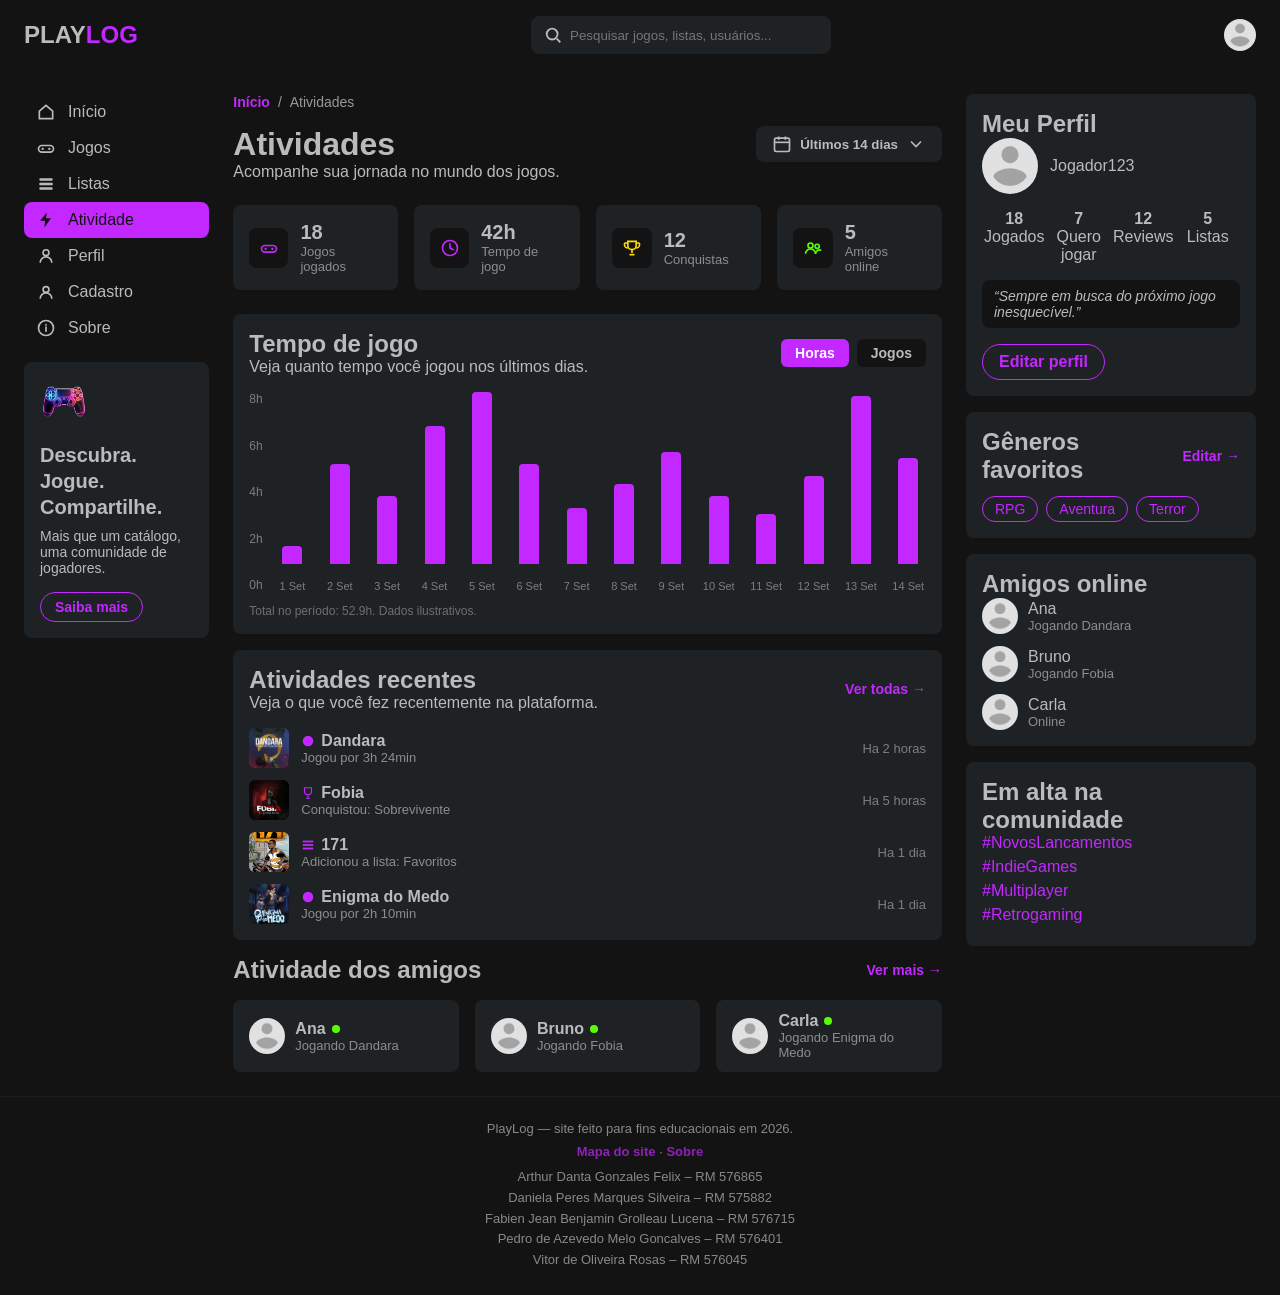
==== commit 40339663: "Fase 3: integra a reorganização do Arthur com as correções da Fase 2 Junta a branch fase-3-reorganiz" ====
--- a/atividade.html
+++ b/atividade.html
@@ -10,7 +10,7 @@
 <body class="app-shell">
 
   <header class="topbar navbar navbar-dark">
-    <button class="navbar-toggler d-lg-none" type="button" data-bs-toggle="offcanvas" data-bs-target="#menuLateral" aria-controls="menuLateral" aria-label="Abrir menu de navegacao">
+    <button class="navbar-toggler d-lg-none" type="button" data-bs-toggle="offcanvas" data-bs-target="#menuLateral" aria-controls="menuLateral" aria-label="Abrir menu de navegação">
       <span class="navbar-toggler-icon"></span>
     </button>
 
@@ -21,7 +21,7 @@
     <form class="search-box" id="buscaTopo" role="search">
       <svg viewBox="0 0 20 20" class="icon" aria-hidden="true"><circle cx="9" cy="9" r="6" fill="none" stroke="currentColor" stroke-width="2"/><line x1="14" y1="14" x2="18" y2="18" stroke="currentColor" stroke-width="2"/></svg>
       <label for="campoBuscaTopo" class="visually-hidden">Pesquisar jogos</label>
-      <input type="search" id="campoBuscaTopo" placeholder="Pesquisar jogos, listas, usuarios...">
+      <input type="search" id="campoBuscaTopo" placeholder="Pesquisar jogos, listas, usuários...">
     </form>
 
     <div class="topbar-icons">
@@ -43,7 +43,7 @@
         <ul>
           <li><a href="index.html">
             <svg viewBox="0 0 24 24" class="icon" aria-hidden="true"><path d="M4 11 L12 4 L20 11 V20 H4 Z" fill="none" stroke="currentColor" stroke-width="2"/></svg>
-            Inicio
+            Início
           </a></li>
           <li><a href="jogos.html">
             <svg viewBox="0 0 24 24" class="icon" aria-hidden="true"><rect x="3" y="9" width="18" height="8" rx="4" fill="none" stroke="currentColor" stroke-width="2"/><circle cx="8" cy="13" r="1.4" fill="currentColor"/><circle cx="16" cy="13" r="1.4" fill="currentColor"/></svg>
@@ -74,7 +74,7 @@
       <div class="side-promo">
         <img src="assets/controller.png" alt="" class="side-promo-image">
         <h2>Descubra. Jogue. Compartilhe.</h2>
-        <p>Mais que um catalogo, uma comunidade de jogadores.</p>
+        <p>Mais que um catálogo, uma comunidade de jogadores.</p>
         <a href="cadastro.html" class="cta-button">Saiba mais</a>
       </div>
       </div>
@@ -82,8 +82,8 @@
     </div>
 
     <main class="feed col-12 col-lg-9 col-xl-7" id="conteudo">
-      <nav aria-label="Voce esta em"><ol class="breadcrumb">
-        <li class="breadcrumb-item"><a href="index.html">Inicio</a></li>
+      <nav aria-label="Você está em"><ol class="breadcrumb">
+        <li class="breadcrumb-item"><a href="index.html">Início</a></li>
         <li class="breadcrumb-item active" aria-current="page">Atividades</li>
       </ol></nav>
 
@@ -96,13 +96,13 @@
         <div class="dropdown">
           <button type="button" class="dropdown-button" data-bs-toggle="dropdown" aria-expanded="false">
             <svg viewBox="0 0 24 24" class="icon" aria-hidden="true"><rect x="3" y="5" width="18" height="16" rx="2" fill="none" stroke="currentColor" stroke-width="2"/><line x1="3" y1="10" x2="21" y2="10" stroke="currentColor" stroke-width="2"/><line x1="8" y1="3" x2="8" y2="7" stroke="currentColor" stroke-width="2"/><line x1="16" y1="3" x2="16" y2="7" stroke="currentColor" stroke-width="2"/></svg>
-            <span id="rotuloPeriodo">Ultimos 14 dias</span>
+            <span id="rotuloPeriodo">Últimos 14 dias</span>
             <svg viewBox="0 0 24 24" class="icon" aria-hidden="true"><path d="M6 9 l6 6 6 -6" fill="none" stroke="currentColor" stroke-width="2"/></svg>
           </button>
           <ul class="dropdown-menu dropdown-menu-end dropdown-menu-playlog">
-            <li><button type="button" class="dropdown-item" data-periodo="7">Ultimos 7 dias</button></li>
-            <li><button type="button" class="dropdown-item active" data-periodo="14">Ultimos 14 dias</button></li>
-            <li><button type="button" class="dropdown-item" data-periodo="30">Ultimos 30 dias</button></li>
+            <li><button type="button" class="dropdown-item" data-periodo="7">Últimos 7 dias</button></li>
+            <li><button type="button" class="dropdown-item active" data-periodo="14">Últimos 14 dias</button></li>
+            <li><button type="button" class="dropdown-item" data-periodo="30">Últimos 30 dias</button></li>
           </ul>
         </div>
       </section>
@@ -150,7 +150,7 @@
         <div class="chart-header">
           <div>
             <h2 id="chart-title">Tempo de jogo</h2>
-            <p>Veja quanto tempo voce jogou nos ultimos dias.</p>
+            <p>Veja quanto tempo você jogou nos últimos dias.</p>
           </div>
           <div class="chart-toggle">
             <button type="button" class="chart-toggle-btn active" data-metrica="horas" aria-pressed="true">Horas</button>
@@ -160,7 +160,7 @@
 
         <div class="bar-chart">
           <div class="bar-chart-axis" id="graficoEixo" aria-hidden="true"></div>
-          <div class="bar-chart-plot" id="graficoPlot" role="img" aria-label="Grafico de barras com o tempo de jogo por dia"></div>
+          <div class="bar-chart-plot" id="graficoPlot" role="img" aria-label="Gráfico de barras com o tempo de jogo por dia"></div>
         </div>
         <p class="chart-caption" id="legendaGrafico" aria-live="polite">Dados ilustrativos.</p>
       </section>
@@ -169,7 +169,7 @@
         <div class="section-header-row">
           <div>
             <h2 id="recent-title">Atividades recentes</h2>
-            <p>Veja o que voce fez recentemente na plataforma.</p>
+            <p>Veja o que você fez recentemente na plataforma.</p>
           </div>
           <a href="#" class="panel-edit-link" data-soon>Ver todas &#8594;</a>
         </div>
@@ -268,13 +268,13 @@
           <div><strong data-stat="reviews">12</strong><span>Reviews</span></div>
           <div><strong data-stat="listas">5</strong><span>Listas</span></div>
         </div>
-        <p class="profile-quote">&ldquo;Sempre em busca do proximo jogo inesquecivel.&rdquo;</p>
+        <p class="profile-quote">&ldquo;Sempre em busca do próximo jogo inesquecível.&rdquo;</p>
         <a href="cadastro.html" class="cta-button">Editar perfil</a>
       </div>
 
       <div class="panel">
         <div class="panel-title-row">
-          <h2>Generos favoritos</h2>
+          <h2>Gêneros favoritos</h2>
           <a href="cadastro.html" class="panel-edit-link">Editar</a>
         </div>
         <ul class="tag-list">
--- a/css/style.css
+++ b/css/style.css
@@ -914,7 +914,7 @@
   line-height: 1.6;
 }
 @media (max-width: 768px) {
-  /* ...regras que ja existem continuam aqui... */
+  /* ...regras que já existem continuam aqui... */
 
   .profile-header {
     flex-direction: column;
@@ -1401,3 +1401,8 @@
   .popular-list-stats { width: 100%; justify-content: flex-start; }
 }
 .form-field .form-select.is-invalid, .form-field .form-select.is-valid { background-image: none; }
+/* Espaço acima dos títulos das seções do Início */
+#trending-title,
+#activity-title {
+  margin-top: 24px;
+}
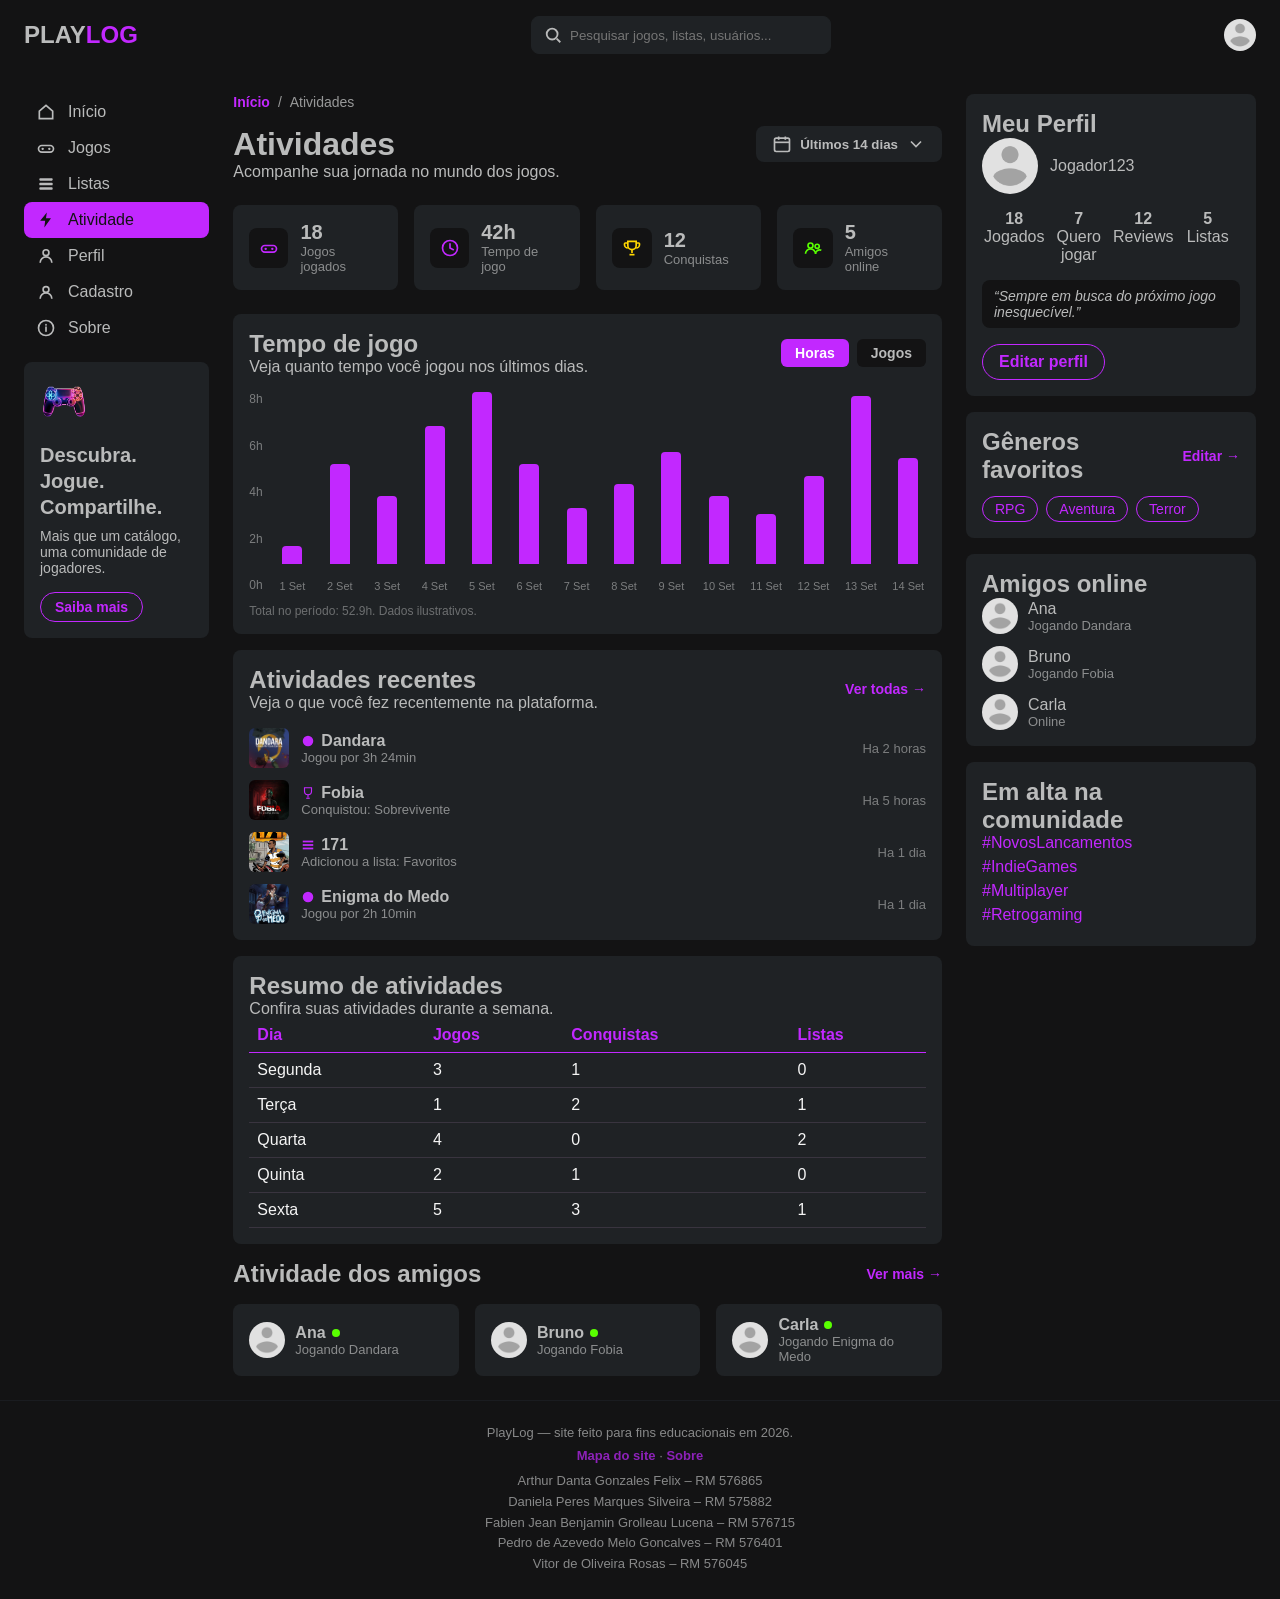
==== commit 6bf95149: "Fase 3: switch, do-while (Me surpreenda) e tabela de resumo (Fabien)" ====
--- a/atividade.html
+++ b/atividade.html
@@ -221,7 +221,56 @@
           </li>
         </ul>
       </section>
-
+<section class="panel" aria-labelledby="matriz-title">
+  <h2 id="matriz-title">Resumo de atividades</h2>
+  <p>Confira suas atividades durante a semana.</p>
+
+  <div class="table-responsive">
+    <table class="table table-hover align-middle tabela-atividade">
+      <thead>
+        <tr>
+          <th>Dia</th>
+          <th>Jogos</th>
+          <th>Conquistas</th>
+          <th>Listas</th>
+        </tr>
+      </thead>
+
+      <tbody>
+        <tr>
+          <td>Segunda</td>
+          <td>3</td>
+          <td>1</td>
+          <td>0</td>
+        </tr>
+        <tr>
+          <td>Terça</td>
+          <td>1</td>
+          <td>2</td>
+          <td>1</td>
+        </tr>
+        <tr>
+          <td>Quarta</td>
+          <td>4</td>
+          <td>0</td>
+          <td>2</td>
+        </tr>
+        <tr>
+          <td>Quinta</td>
+          <td>2</td>
+          <td>1</td>
+          <td>0</td>
+        </tr>
+        <tr>
+          <td>Sexta</td>
+          <td>5</td>
+          <td>3</td>
+          <td>1</td>
+        </tr>
+      </tbody>
+    </table>
+  </div>
+</section>
       <section class="friends-activity" aria-labelledby="friends-activity-title">
         <div class="section-header-row">
           <h2 id="friends-activity-title">Atividade dos amigos</h2>
--- a/css/style.css
+++ b/css/style.css
@@ -1406,3 +1406,28 @@
 #activity-title {
   margin-top: 24px;
 }
+
+/* ---------- Matriz de atividades ---------- */
+
+.tabela-atividade {
+  --bs-table-bg: transparent;
+  --bs-table-color: #f5f5f5;
+  --bs-table-border-color: #39343f;
+  --bs-table-hover-bg: rgba(190, 40, 255, 0.10);
+  --bs-table-hover-color: #ffffff;
+
+  margin-bottom: 0;
+}
+
+.tabela-atividade thead th {
+  color: var(--color-purple);
+  border-bottom: 1px solid var(--color-purple);
+}
+
+.tabela-atividade tbody td {
+  color: #f5f5f5;
+}
+
+.tabela-atividade tbody tr:hover {
+  box-shadow: inset 3px 0 var(--color-purple);
+}
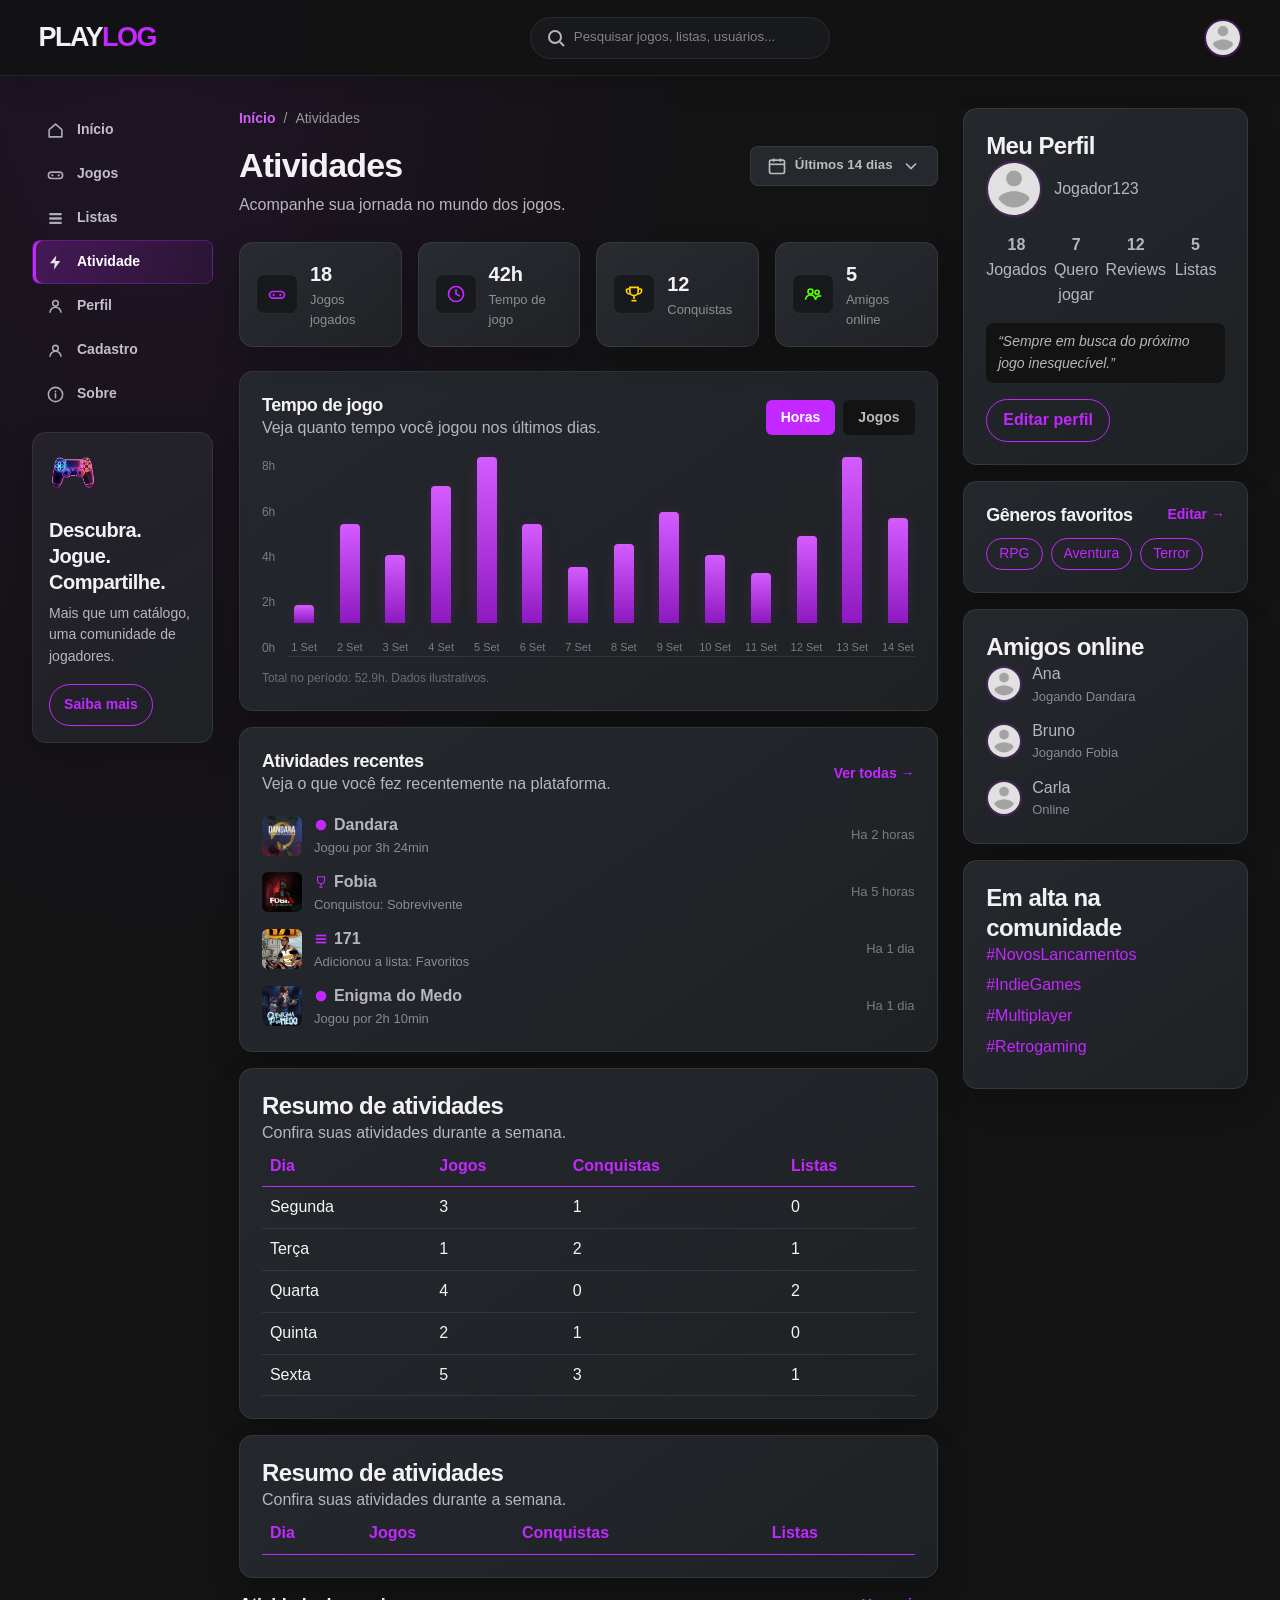
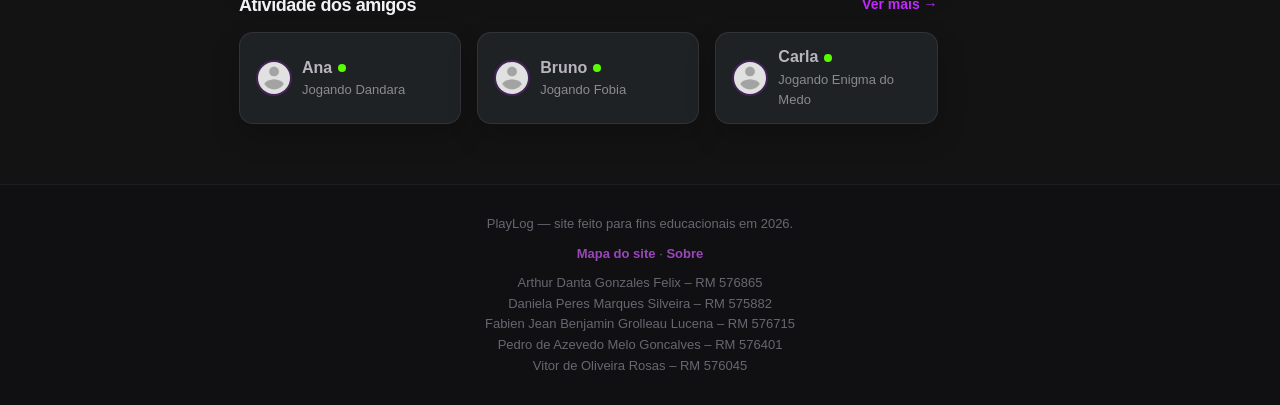
==== commit 52de5de2: "Add weekly activity summary section Added a new section to display weekly activity summary with a ta" ====
--- a/atividade.html
+++ b/atividade.html
@@ -267,6 +267,25 @@
           <td>3</td>
           <td>1</td>
         </tr>
+      </tbody>
+    </table>
+  </div>
+</section>
+<section class="panel" aria-labelledby="matriz-title">
+  <h2 id="matriz-title">Resumo de atividades</h2>
+  <p>Confira suas atividades durante a semana.</p>
+
+  <div class="table-responsive">
+    <table class="table table-hover align-middle tabela-atividade">
+      <thead>
+        <tr>
+          <th>Dia</th>
+          <th>Jogos</th>
+          <th>Conquistas</th>
+          <th>Listas</th>
+        </tr>
+      </thead>
+      <tbody>
       </tbody>
     </table>
   </div>
@@ -401,4 +420,4 @@
   <script src="js/cadastro.js"></script>
   <script src="js/main.js"></script>
 </body>
-</html>+</html>
--- a/css/style.css
+++ b/css/style.css
@@ -1430,4 +1430,914 @@
 
 .tabela-atividade tbody tr:hover {
   box-shadow: inset 3px 0 var(--color-purple);
-}+}
+
+/* ---------- Card de XP e nível do perfil ---------- */
+
+.xp-card {
+  margin-top: 20px;
+  margin-bottom: 24px;
+  background: linear-gradient(135deg, #1F2225, #29202F);
+  border: 1px solid rgba(194, 40, 255, 0.35);
+}
+
+.xp-card-header {
+  display: flex;
+  justify-content: space-between;
+  align-items: center;
+  gap: 16px;
+  margin-bottom: 20px;
+}
+
+.xp-card-header h2 {
+  color: var(--texto);
+  font-size: 20px;
+  margin-bottom: 6px;
+}
+
+.xp-subtitle {
+  font-size: 13px;
+  opacity: 0.7;
+  margin: 0;
+}
+
+.xp-level {
+  min-width: 64px;
+  height: 64px;
+  display: flex;
+  flex-direction: column;
+  align-items: center;
+  justify-content: center;
+  background-color: var(--roxo);
+  color: white;
+  border-radius: 12px;
+}
+
+.xp-level-label {
+  font-size: 10px;
+  font-weight: 700;
+}
+
+.xp-level strong {
+  font-size: 25px;
+  line-height: 1.2;
+}
+
+.xp-total {
+  display: flex;
+  justify-content: space-between;
+  align-items: center;
+  gap: 12px;
+  margin-bottom: 10px;
+}
+
+.xp-total strong {
+  color: var(--verde);
+  font-size: 20px;
+}
+
+.xp-total span {
+  font-size: 12px;
+  text-align: right;
+  opacity: 0.75;
+}
+
+.xp-progress-track {
+  width: 100%;
+  height: 12px;
+  overflow: hidden;
+  background-color: var(--fundo);
+  border-radius: 20px;
+}
+
+.xp-progress-fill {
+  width: 0%;
+  height: 100%;
+  background: linear-gradient(90deg, var(--roxo), var(--verde));
+  border-radius: 20px;
+  transition: width 0.5s ease;
+}
+
+.xp-progress-caption {
+  margin-top: 8px;
+  margin-bottom: 0;
+  text-align: right;
+  font-size: 12px;
+  opacity: 0.7;
+}
+
+@media (max-width: 480px) {
+  .xp-total {
+    align-items: flex-start;
+    flex-direction: column;
+  }
+
+  .xp-total span {
+    text-align: left;
+  }
+}
+/* PLAYLOG — páginas de Termos de Uso e Política de Privacidade.
+   Classes exclusivas: não alteram as demais páginas. */
+.legal-page .legal-main {
+  min-height: calc(100vh - 70px);
+  padding: 36px 20px;
+  overflow: visible;
+}
+.legal-page .legal-card {
+  position: relative;
+  z-index: 1;
+  width: min(100%, 760px);
+  padding: 28px 32px;
+  background: var(--fundo-painel);
+  color: var(--texto);
+  border: 1px solid rgba(194, 40, 255, 0.35);
+  border-radius: 12px;
+  box-shadow: 0 12px 40px rgba(0,0,0,0.35);
+}
+.legal-page .legal-card h1 {
+  text-align: center;
+  color: #fff;
+  font-size: 26px;
+  margin-bottom: 22px;
+}
+.legal-page .legal-document-title {
+  color: #fff;
+  font-weight: 700;
+  font-size: 15px;
+}
+.legal-page .legal-updated {
+  font-size: 13px;
+  opacity: 0.8;
+  margin: 3px 0 14px;
+}
+.legal-page .legal-intro {
+  line-height: 1.5;
+  margin-bottom: 18px;
+}
+.legal-page .legal-section { margin-bottom: 15px; }
+.legal-page .legal-section h2 {
+  font-size: 16px;
+  color: var(--roxo);
+  margin-bottom: 4px;
+}
+.legal-page .legal-section p { line-height: 1.5; }
+.legal-page .legal-section a {
+  color: var(--roxo);
+  text-decoration: underline;
+}
+.legal-page .legal-back {
+  display: inline-block;
+  margin-top: 12px;
+  padding: 10px 18px;
+  border-radius: 20px;
+  background: var(--roxo);
+  color: #fff;
+  font-weight: 700;
+}
+.legal-page .legal-back:hover { background: #a010d8; color: #fff; }
+@media (max-width: 600px) {
+  .legal-page .legal-main { padding: 20px 12px; }
+  .legal-page .legal-card { padding: 22px 18px; }
+  .legal-page .legal-card h1 { font-size: 23px; }
+}
+body.legal-page .legal-main {
+  position: relative;
+  display: flex;
+  justify-content: center;
+  align-items: center;
+  min-height: calc(100vh - 90px);
+  height: auto;
+  padding: 36px 20px;
+  overflow: hidden;
+  isolation: isolate;
+}
+
+body.legal-page .auth-backdrop {
+  position: absolute;
+  inset: 0;
+  z-index: 0;
+  pointer-events: none;
+}
+
+body.legal-page .legal-card {
+  display: block;
+  position: relative;
+  z-index: 1;
+  flex: 0 1 760px;
+  width: 100%;
+  max-width: 760px;
+  min-width: 0;
+  height: auto;
+  max-height: none;
+  overflow: visible;
+  margin: 0 auto;
+  padding: 30px 32px;
+  background-color: #1F2225;
+  color: #BABBBB;
+  border: 1px solid rgba(194, 40, 255, 0.35);
+  border-radius: 12px;
+  box-shadow: 0 12px 40px rgba(0, 0, 0, 0.5);
+  text-align: left;
+  opacity: 1;
+}
+
+body.legal-page .legal-card h1 {
+  color: #fff;
+  text-align: center;
+  font-size: 26px;
+  margin: 0 0 22px;
+}
+
+body.legal-page .legal-section h2 {
+  color: #C228FF;
+  font-size: 16px;
+  margin-bottom: 4px;
+}
+
+body.legal-page .legal-section p,
+body.legal-page .legal-intro {
+  line-height: 1.5;
+}
+
+body.legal-page > .site-footer { display: none; }
+
+@media (max-width: 600px) {
+  body.legal-page .legal-main { padding: 20px 12px; }
+  body.legal-page .legal-card { padding: 22px 18px; }
+  body.legal-page .legal-card h1 { font-size: 23px; }
+}
+
+
+
+/* =========================================================
+   PLAYLOG — REFINAMENTO VISUAL FASE 3
+   Camada complementar: preserva a estrutura e os componentes
+   existentes, refinando hierarquia, contraste e responsividade.
+   ========================================================= */
+
+:root {
+  --roxo-hover: #d45cff;
+  --roxo-soft: rgba(194, 40, 255, 0.13);
+  --roxo-border: rgba(194, 40, 255, 0.28);
+  --verde-soft: rgba(89, 255, 0, 0.10);
+  --surface-raised: #25282d;
+  --surface-deep: #17191c;
+  --texto-principal: #f3f1f5;
+  --texto-secundario: #b9b5bf;
+  --borda-suave: rgba(255, 255, 255, 0.08);
+  --sombra-card: 0 12px 30px rgba(0, 0, 0, 0.20);
+  --raio-card: 14px;
+}
+
+html {
+  scroll-behavior: smooth;
+  color-scheme: dark;
+}
+
+body {
+  min-width: 320px;
+  color: var(--texto-secundario);
+  background:
+    radial-gradient(ellipse at 12% 0%, rgba(194, 40, 255, 0.075), transparent 34rem),
+    var(--fundo);
+  font-family: Inter, "Segoe UI", Roboto, Arial, sans-serif;
+  line-height: 1.55;
+  -webkit-font-smoothing: antialiased;
+  text-rendering: optimizeLegibility;
+}
+
+h1, h2, h3, h4, h5, h6 {
+  color: var(--texto-principal);
+  letter-spacing: -0.025em;
+}
+
+h1 { line-height: 1.15; }
+h2, h3 { line-height: 1.25; }
+
+::selection {
+  color: #fff;
+  background: rgba(194, 40, 255, 0.65);
+}
+
+a {
+  transition: color .18s ease, opacity .18s ease;
+}
+
+button, .btn, .cta-button, .new-list-button, .filter-button,
+.dropdown-button, .genre-tab, .profile-tab {
+  transition: background-color .18s ease, color .18s ease,
+              border-color .18s ease, transform .18s ease,
+              box-shadow .18s ease;
+}
+
+.icon { flex: 0 0 auto; }
+
+/* Cabeçalho */
+.topbar.navbar {
+  min-height: 76px;
+  padding: 14px clamp(16px, 3vw, 40px);
+  gap: 18px;
+  background: rgba(19, 19, 20, 0.94);
+  border-bottom: 1px solid var(--borda-suave);
+  box-shadow: 0 8px 24px rgba(0, 0, 0, 0.12);
+  backdrop-filter: blur(16px);
+}
+
+.brand {
+  display: inline-flex;
+  align-items: center;
+  flex: 0 0 auto;
+}
+
+.brand-name {
+  color: var(--texto-principal);
+  font-size: 27px;
+  letter-spacing: -0.055em;
+  line-height: 1;
+}
+
+.brand-accent { color: var(--roxo); }
+
+.topbar .search-box {
+  min-height: 42px;
+  border-color: var(--borda-suave);
+  background: var(--surface-deep);
+  border-radius: 999px;
+  padding-inline: 15px;
+}
+
+.topbar .search-box:focus-within,
+.search-box:focus-within {
+  border-color: var(--roxo);
+  box-shadow: 0 0 0 3px rgba(194, 40, 255, 0.13);
+}
+
+.topbar .search-box input {
+  min-width: 0;
+  color: var(--texto-principal);
+}
+
+.topbar .search-box input::placeholder,
+.search-box input::placeholder {
+  color: #85818c;
+}
+
+.topbar-avatar {
+  width: 38px;
+  height: 38px;
+  border: 2px solid var(--roxo-border);
+}
+
+.topbar .navbar-toggler {
+  border-radius: 10px;
+}
+
+.topbar .navbar-toggler:focus {
+  box-shadow: 0 0 0 3px rgba(194, 40, 255, .22);
+}
+
+/* Área principal e navegação */
+.app-body {
+  width: min(100%, 1600px);
+  margin-inline: auto;
+  padding: clamp(18px, 2.5vw, 36px);
+}
+
+.app-body > .row {
+  --bs-gutter-x: clamp(16px, 2vw, 28px);
+  --bs-gutter-y: 22px;
+}
+
+.sidebar-left nav ul { gap: 5px; }
+
+.sidebar-left nav a {
+  min-height: 44px;
+  padding: 10px 13px;
+  color: #c3bfca;
+  font-size: 14px;
+  font-weight: 600;
+  border: 1px solid transparent;
+  transition: background-color .18s ease, color .18s ease,
+              border-color .18s ease, transform .18s ease;
+}
+
+.sidebar-left nav a .icon {
+  width: 19px;
+  height: 19px;
+  opacity: .88;
+}
+
+.sidebar-left nav a:hover:not(.active) {
+  color: #fff;
+  background: rgba(255, 255, 255, .055);
+  border-color: var(--borda-suave);
+  transform: translateX(2px);
+}
+
+.sidebar-left .active {
+  color: #fff;
+  background: linear-gradient(100deg, rgba(194, 40, 255, .25), rgba(194, 40, 255, .09));
+  border-color: var(--roxo-border);
+  box-shadow: inset 3px 0 var(--roxo);
+}
+
+.sidebar-left .active:hover { color: #fff; }
+
+.sidebar-left .side-promo {
+  border: 1px solid var(--borda-suave);
+  background: linear-gradient(145deg, #25212b, var(--fundo-painel));
+}
+
+/* Conteúdo, títulos e painéis */
+.feed { min-width: 0; }
+
+.feed > h1,
+.catalog-header h1,
+.page-header h1 {
+  margin-bottom: 8px;
+  color: var(--texto-principal);
+  font-size: clamp(25px, 3vw, 34px);
+  font-weight: 800;
+}
+
+.panel,
+.side-promo,
+.activity-card,
+.stat-card,
+.friends-activity-card,
+.favorite-game-card,
+.list-card,
+.popular-list {
+  border: 1px solid var(--borda-suave);
+  border-radius: var(--raio-card);
+  box-shadow: var(--sombra-card);
+}
+
+.panel {
+  padding: clamp(16px, 2vw, 22px);
+  background: linear-gradient(145deg, rgba(37, 40, 45, .98), rgba(31, 34, 37, .98));
+}
+
+.panel-title-row,
+.section-header-row,
+.chart-header {
+  gap: 12px;
+}
+
+.panel-title-row h2,
+.section-header-row h2,
+.chart-header h2 {
+  color: var(--texto-principal);
+  font-size: 18px;
+}
+
+.breadcrumb {
+  flex-wrap: wrap;
+  row-gap: 4px;
+}
+
+.breadcrumb a { color: var(--roxo-hover); }
+
+/* Banner inicial */
+.welcome-banner {
+  position: relative;
+  isolation: isolate;
+  overflow: hidden;
+  min-height: 210px;
+  display: flex;
+  align-items: center;
+  padding: clamp(24px, 4vw, 40px);
+  border: 1px solid rgba(255, 255, 255, .12);
+  border-radius: 18px;
+  background:
+    radial-gradient(circle at 88% 15%, rgba(89, 255, 0, .15), transparent 14rem),
+    linear-gradient(120deg, #542071 0%, #30133f 48%, #1d1b24 100%);
+  box-shadow: 0 18px 38px rgba(0, 0, 0, .25);
+}
+
+.welcome-banner::after {
+  content: "";
+  position: absolute;
+  z-index: -1;
+  width: 250px;
+  height: 250px;
+  right: -85px;
+  bottom: -155px;
+  border: 1px solid rgba(255,255,255,.12);
+  border-radius: 50%;
+  box-shadow: 0 0 0 24px rgba(255,255,255,.025),
+              0 0 0 50px rgba(255,255,255,.02);
+}
+
+.welcome-text { max-width: 620px; }
+.welcome-text h1 {
+  margin: 5px 0 8px;
+  font-size: clamp(28px, 4vw, 40px);
+  font-weight: 800;
+}
+.welcome-text > p:not(.welcome-eyebrow) {
+  margin-bottom: 20px;
+  color: rgba(255,255,255,.78);
+}
+.welcome-eyebrow {
+  color: #dca6f5;
+  font-size: 13px;
+  font-weight: 700;
+  letter-spacing: .08em;
+  text-transform: uppercase;
+}
+
+/* Botões e filtros */
+.cta-button,
+.new-list-button,
+.auth-submit,
+.success-page a,
+.legal-page .legal-back {
+  min-height: 42px;
+  display: inline-flex;
+  align-items: center;
+  justify-content: center;
+  gap: 8px;
+  border-radius: 999px;
+  font-weight: 700;
+  letter-spacing: .005em;
+}
+
+.cta-button:hover,
+.new-list-button:hover,
+.auth-submit:hover,
+.success-page a:hover {
+  transform: translateY(-2px);
+  box-shadow: 0 8px 20px rgba(194, 40, 255, .22);
+}
+
+.cta-button.cta-solid:hover {
+  box-shadow: 0 8px 20px rgba(89, 255, 0, .15);
+}
+
+.filter-button,
+.dropdown-button {
+  min-height: 40px;
+  border: 1px solid var(--borda-suave);
+  background: var(--surface-raised);
+}
+
+.filter-button:hover,
+.dropdown-button:hover {
+  border-color: var(--roxo-border);
+  background: #302638;
+  color: #fff;
+}
+
+.genre-tab {
+  border: 1px solid transparent;
+  background: rgba(255,255,255,.035);
+}
+.genre-tab:hover:not(.active) {
+  color: #fff;
+  border-color: var(--borda-suave);
+  background: rgba(255,255,255,.08);
+}
+.genre-tab.active {
+  background: var(--roxo);
+  color: #fff;
+  box-shadow: 0 4px 14px rgba(194,40,255,.2);
+}
+
+/* Jogos e capas */
+.game-grid,
+.catalog-grid {
+  align-items: start;
+  gap: 22px 16px;
+}
+
+.game-card,
+.game-card.card {
+  min-width: 0;
+}
+
+.game-card img {
+  display: block;
+  overflow: hidden;
+  border: 1px solid rgba(255,255,255,.09);
+  border-radius: 12px;
+  background: var(--surface-deep);
+  box-shadow: 0 8px 18px rgba(0,0,0,.22);
+  transition: transform .22s ease, box-shadow .22s ease;
+}
+
+.game-card:hover img {
+  transform: translateY(-4px);
+  box-shadow: 0 14px 26px rgba(0,0,0,.32), 0 0 0 1px var(--roxo-border);
+}
+
+.game-card h3,
+.game-card h4 {
+  margin-top: 10px;
+  color: var(--texto-principal);
+  font-size: 15px;
+  line-height: 1.35;
+}
+
+.game-meta p { line-height: 1.45; }
+.game-tags { gap: 6px; }
+.game-tags span {
+  border: 1px solid var(--borda-suave);
+  background: rgba(255,255,255,.055);
+  color: #c9c4d0;
+  padding: 4px 9px;
+  border-radius: 999px;
+}
+.rating { color: #ffd76a; }
+
+.detalhes-btn.btn {
+  border: 1px solid var(--roxo-border);
+  border-radius: 999px;
+  color: var(--roxo-hover);
+  background: var(--roxo-soft);
+  font-weight: 700;
+}
+.detalhes-btn.btn:hover {
+  color: #fff;
+  background: var(--roxo);
+}
+
+/* Atividades, listas e perfil */
+.activity-card {
+  background: linear-gradient(145deg, #25282d, #202226);
+}
+.activity-card,
+.popular-list,
+.favorite-game-card,
+.friends-activity-card {
+  transition: transform .18s ease, border-color .18s ease;
+}
+.activity-card:hover,
+.popular-list:hover,
+.favorite-game-card:hover,
+.friends-activity-card:hover {
+  transform: translateY(-2px);
+  border-color: var(--roxo-border);
+}
+
+.activity-avatar,
+.friend-avatar,
+.profile-avatar {
+  border: 2px solid rgba(194,40,255,.22);
+}
+
+.profile-header { gap: 22px; }
+.profile-photo {
+  border: 2px solid var(--roxo-border);
+  box-shadow: 0 8px 24px rgba(0,0,0,.25);
+}
+.profile-stat-bar {
+  border: 1px solid var(--borda-suave);
+  background: var(--surface-deep);
+}
+.profile-stat-item strong { color: var(--texto-principal); }
+.profile-tabs.nav {
+  gap: 22px;
+  border-bottom-color: var(--borda-suave);
+}
+.profile-tab {
+  padding: 10px 2px 12px;
+  color: #aaa5b2;
+}
+.profile-tab.active { color: var(--roxo-hover); }
+.profile-tab:hover { color: #fff; }
+
+.list-card.card,
+.popular-list {
+  background: linear-gradient(145deg, #25282d, #202226);
+}
+.list-card-covers img,
+.popular-list-covers img,
+.recent-game-item img {
+  border: 1px solid rgba(255,255,255,.08);
+  transition: transform .18s ease;
+}
+.list-card-covers img:hover,
+.popular-list-covers img:hover,
+.recent-game-item img:hover {
+  transform: scale(1.035);
+}
+.list-card-title h3,
+.popular-list-body h3 { color: var(--texto-principal); }
+
+/* Estatísticas e gráficos */
+.stat-card {
+  background: linear-gradient(145deg, #282b30, #202226);
+}
+.stat-icon {
+  flex: 0 0 42px;
+  border: 1px solid var(--borda-suave);
+  background: var(--surface-deep);
+}
+.stat-value { color: var(--texto-principal); }
+.bar-chart-plot {
+  border-bottom: 1px solid var(--borda-suave);
+}
+.bar {
+  background: linear-gradient(180deg, var(--roxo-hover), #8e19c0);
+  box-shadow: 0 0 14px rgba(194,40,255,.15);
+}
+.chart-toggle-btn {
+  border: 1px solid transparent;
+}
+.chart-toggle-btn:hover:not(.active) {
+  border-color: var(--borda-suave);
+}
+
+/* Campos de formulário */
+.form-field label,
+.form-modal .form-field label,
+.form-modal legend {
+  color: #e6e1eb;
+  font-weight: 600;
+}
+.form-field input.form-control,
+.form-field .form-select,
+.form-field textarea.form-control {
+  min-height: 44px;
+  color: var(--texto-principal);
+  background-color: #17191d;
+  border: 1px solid rgba(255,255,255,.13);
+  border-radius: 10px;
+}
+.form-field input.form-control::placeholder,
+.form-field textarea.form-control::placeholder {
+  color: #85808c;
+}
+.form-field input.form-control:focus,
+.form-field .form-select:focus,
+.form-field textarea.form-control:focus {
+  color: #fff;
+  background-color: #1b1c21;
+  border-color: var(--roxo);
+  box-shadow: 0 0 0 3px rgba(194,40,255,.16);
+}
+.form-field input.is-valid,
+.form-field .form-select.is-valid,
+.form-field textarea.is-valid {
+  border-color: var(--verde);
+}
+.checkbox-row { color: #c9c4d0; }
+.checkbox-row a { color: var(--roxo-hover); }
+
+/* Autenticação, sobre e páginas institucionais */
+.auth-main {
+  padding: clamp(20px, 4vw, 48px);
+}
+.auth-backdrop {
+  background: #291235;
+}
+.cover-collage img {
+  opacity: .56;
+  filter: saturate(.75);
+}
+.auth-card {
+  max-width: 440px;
+  padding: clamp(24px, 4vw, 36px);
+  border: 1px solid rgba(255,255,255,.12);
+  border-radius: 18px;
+  background: rgba(31,34,37,.96);
+  box-shadow: 0 24px 70px rgba(0,0,0,.45);
+  backdrop-filter: blur(12px);
+}
+.auth-card h1 { color: #fff; font-size: 30px; }
+.auth-subtitle { color: #bdb7c5; line-height: 1.5; }
+.auth-divider { border-color: rgba(255,255,255,.12); }
+.social-button {
+  border: 1px solid rgba(255,255,255,.15);
+  transition: transform .18s ease, box-shadow .18s ease;
+}
+.social-button:hover {
+  transform: translateY(-2px);
+  box-shadow: 0 8px 18px rgba(0,0,0,.25);
+}
+.about-main { padding: clamp(28px, 5vw, 60px) 24px; }
+.about-content {
+  width: 100%;
+  max-width: 760px;
+  padding: clamp(20px, 4vw, 36px);
+  border: 1px solid var(--borda-suave);
+  border-radius: 18px;
+  background: rgba(31,34,37,.72);
+}
+.about-content h1 { color: #fff; }
+.about-content section {
+  padding-bottom: 18px;
+  border-bottom: 1px solid var(--borda-suave);
+}
+.about-content section:last-of-type { border-bottom: 0; }
+.about-content h2 { color: var(--roxo-hover); }
+.about-content p { color: #c7c2cc; }
+
+.sitemap-content { width: min(100%, 900px); }
+.sitemap-list li {
+  padding: 14px 16px;
+  border: 1px solid var(--borda-suave);
+  border-radius: 10px;
+  background: var(--fundo-painel);
+}
+.sitemap-list a { color: var(--roxo-hover); }
+
+.legal-page .legal-card {
+  border-color: var(--roxo-border);
+  background: rgba(31,34,37,.97);
+}
+.legal-page .legal-section h2 { color: var(--roxo-hover); }
+
+/* Tabelas, alertas e rodapé */
+.game-table th,
+.game-table td {
+  border-bottom-color: var(--borda-suave);
+  padding: 12px;
+}
+.game-table tbody tr:hover { background: rgba(194,40,255,.055); }
+.alert-playlog {
+  border-color: var(--roxo-border);
+  background: var(--roxo-soft);
+}
+.site-footer {
+  margin-top: 28px;
+  padding: 28px 20px;
+  border-top: 1px solid var(--borda-suave);
+  background: rgba(15,15,17,.55);
+  color: #8f8998;
+  line-height: 1.7;
+}
+.site-footer .footer-links a { color: var(--roxo-hover); }
+
+/* Ajustes para telas menores */
+@media (max-width: 991.98px) {
+  .app-body { padding: 18px 16px 28px; }
+  .sidebar-left.offcanvas-lg {
+    background: #202126;
+    border-right: 1px solid var(--borda-suave);
+  }
+  .sidebar-left .offcanvas-body { padding: 18px; }
+  .app-body > .row > .feed { width: 100%; }
+}
+
+@media (max-width: 767.98px) {
+  .topbar.navbar {
+    min-height: 66px;
+    gap: 10px;
+  }
+  .brand-name { font-size: 24px; }
+  .app-body { padding: 16px 12px 24px; }
+  .welcome-banner {
+    min-height: 190px;
+    border-radius: 14px;
+  }
+  .game-grid,
+  .catalog-grid { gap: 18px 12px; }
+  .catalog-toolbar { align-items: stretch; }
+  .catalog-toolbar .filter-button,
+  .catalog-toolbar .dropdown-button { flex: 0 0 auto; }
+  .profile-header { align-items: center; }
+  .profile-photo { width: 116px; height: 116px; }
+  .favorite-game-card { align-items: flex-start; }
+  .recent-games-row {
+    overflow-x: auto;
+    padding-bottom: 8px;
+    scroll-snap-type: x proximity;
+  }
+  .recent-game-item { flex: 0 0 112px; scroll-snap-align: start; }
+  .site-footer { padding: 24px 14px; }
+}
+
+@media (max-width: 480px) {
+  .topbar.navbar { padding: 10px 12px; }
+  .topbar .topbar-icons { gap: 8px; }
+  .app-body > .row { --bs-gutter-y: 14px; }
+  .panel { padding: 15px; }
+  .welcome-banner { padding: 22px 18px; }
+  .welcome-text h1 { font-size: 27px; }
+  .stat-cards { gap: 10px; }
+  .stat-card { gap: 9px; padding: 12px; }
+  .stat-icon { width: 34px; height: 34px; flex-basis: 34px; }
+  .stat-value { font-size: 18px; }
+  .stat-label { font-size: 11px; }
+  .profile-stat-bar { padding: 12px 8px; }
+  .profile-stat-item strong { font-size: 18px; }
+  .profile-stat-item span { font-size: 11px; }
+  .favorite-game-cover { width: 68px; height: 96px; }
+  .auth-main { padding: 16px 12px; }
+  .auth-card { padding: 24px 18px; }
+  .about-main { padding: 18px 12px; }
+  .about-content { padding: 20px 16px; }
+  .legal-page .legal-card { padding: 22px 16px; }
+  .page-header { align-items: flex-start; }
+}
+
+@media (prefers-reduced-motion: reduce) {
+  html { scroll-behavior: auto; }
+  *, *::before, *::after {
+    animation-duration: .01ms !important;
+    animation-iteration-count: 1 !important;
+    transition-duration: .01ms !important;
+  }
+}
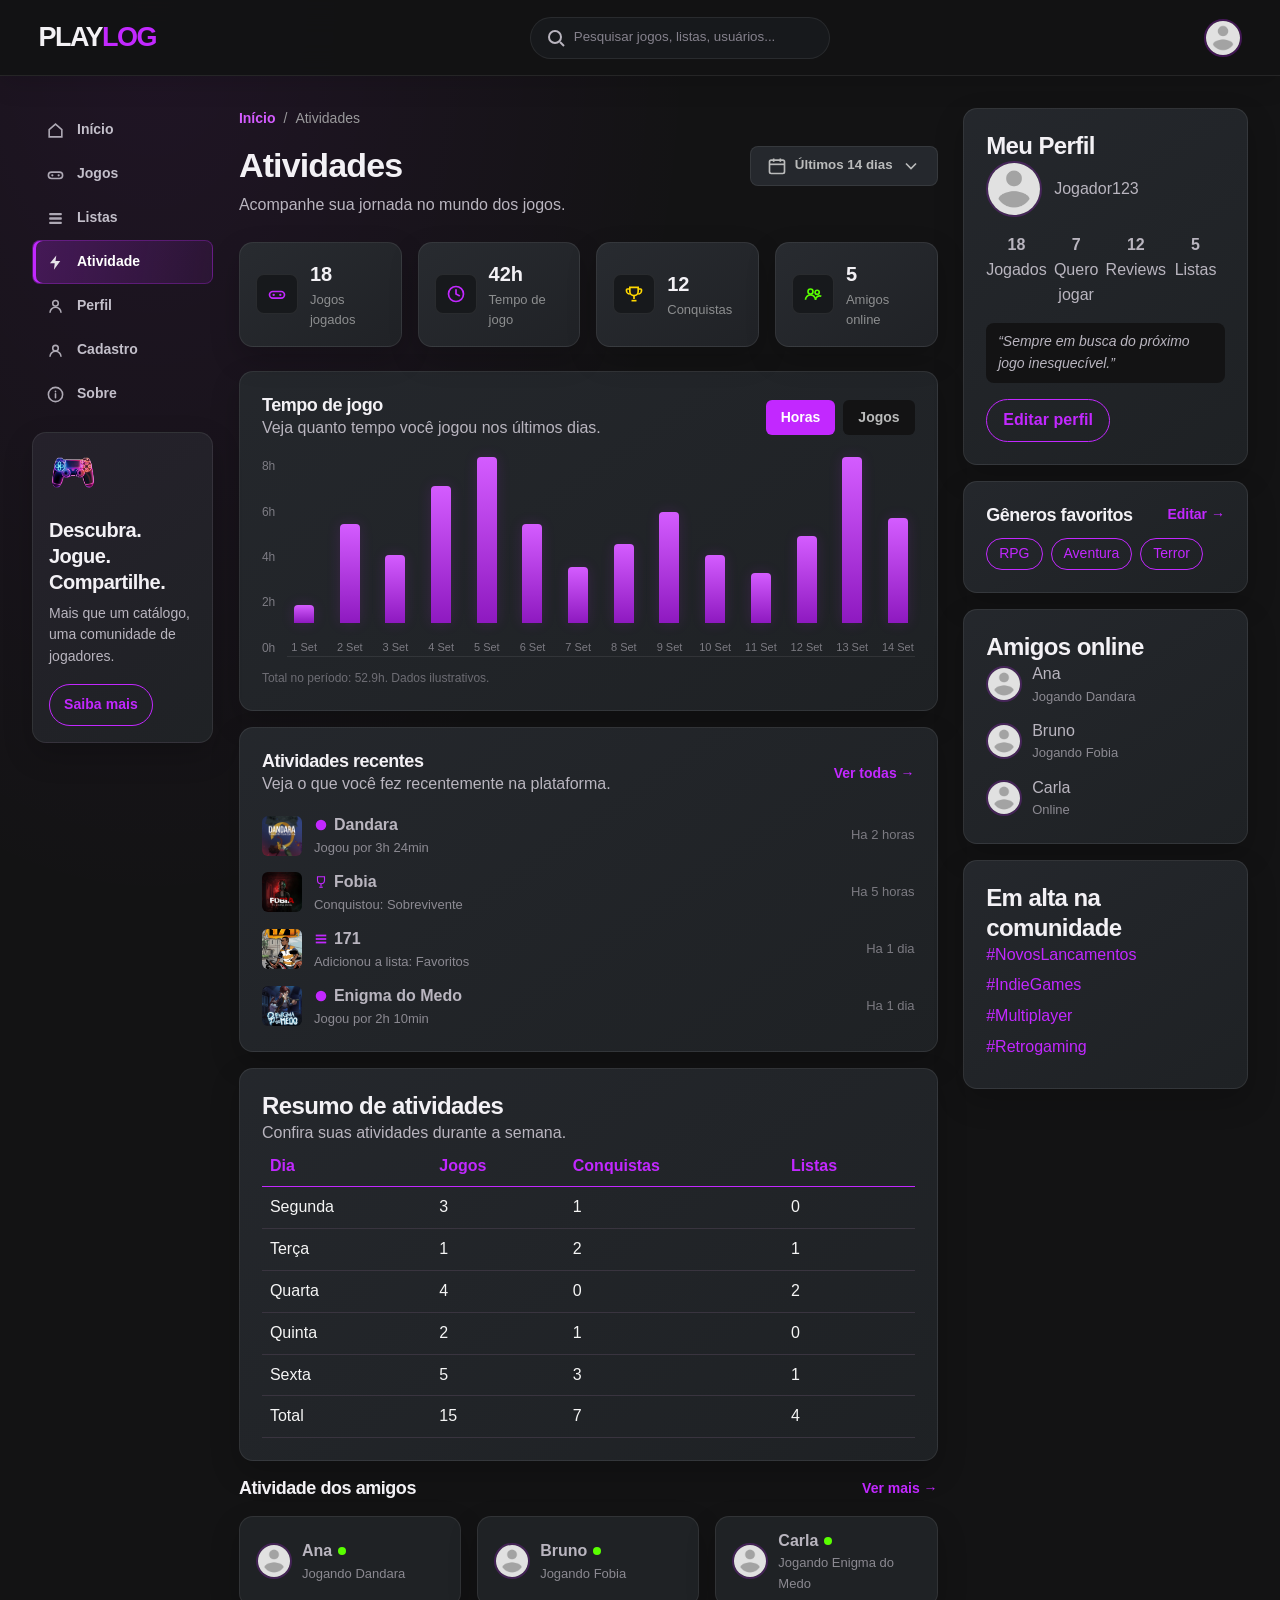
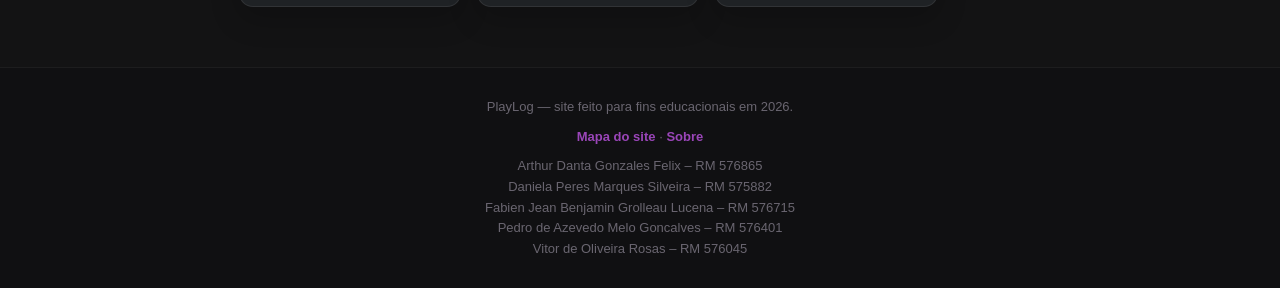
==== commit 66131a21: "Remove weekly activities summary section Removed the weekly activities summary section and its conte" ====
--- a/atividade.html
+++ b/atividade.html
@@ -221,56 +221,6 @@
           </li>
         </ul>
       </section>
-<section class="panel" aria-labelledby="matriz-title">
-  <h2 id="matriz-title">Resumo de atividades</h2>
-  <p>Confira suas atividades durante a semana.</p>
-
-  <div class="table-responsive">
-    <table class="table table-hover align-middle tabela-atividade">
-      <thead>
-        <tr>
-          <th>Dia</th>
-          <th>Jogos</th>
-          <th>Conquistas</th>
-          <th>Listas</th>
-        </tr>
-      </thead>
-
-      <tbody>
-        <tr>
-          <td>Segunda</td>
-          <td>3</td>
-          <td>1</td>
-          <td>0</td>
-        </tr>
-        <tr>
-          <td>Terça</td>
-          <td>1</td>
-          <td>2</td>
-          <td>1</td>
-        </tr>
-        <tr>
-          <td>Quarta</td>
-          <td>4</td>
-          <td>0</td>
-          <td>2</td>
-        </tr>
-        <tr>
-          <td>Quinta</td>
-          <td>2</td>
-          <td>1</td>
-          <td>0</td>
-        </tr>
-        <tr>
-          <td>Sexta</td>
-          <td>5</td>
-          <td>3</td>
-          <td>1</td>
-        </tr>
-      </tbody>
-    </table>
-  </div>
-</section>
 <section class="panel" aria-labelledby="matriz-title">
   <h2 id="matriz-title">Resumo de atividades</h2>
   <p>Confira suas atividades durante a semana.</p>
